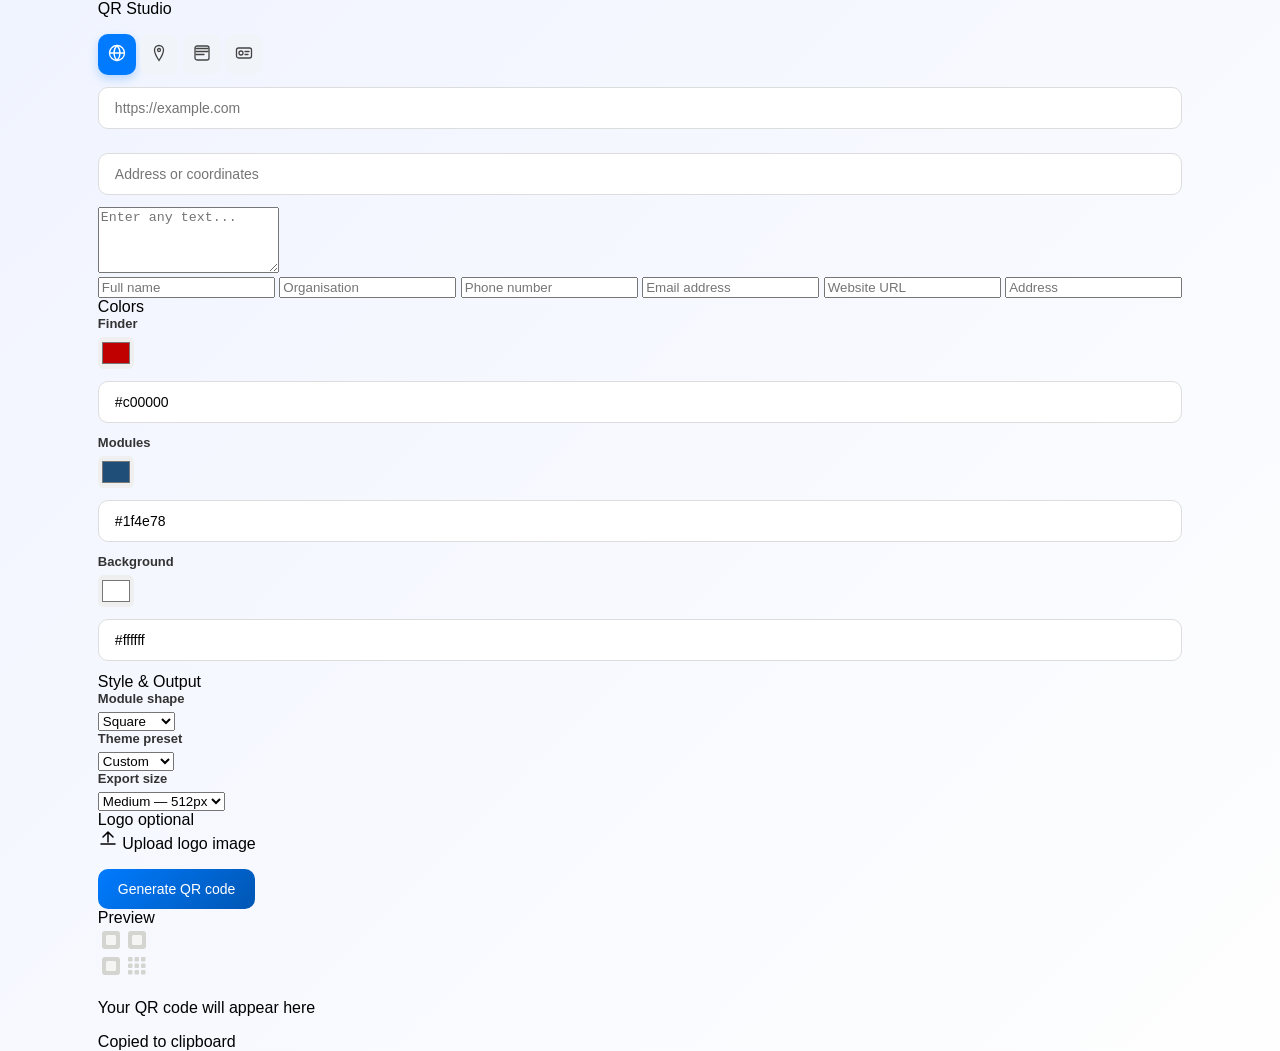
==== index.html @ 0d3eb9cc "Merge branch 'main' of https://github.com/risdian/QR-CODE-GENERATOR" ====
<!DOCTYPE html>
<html lang="en">

<head>
  <meta charset="UTF-8" />
  <title>Customizable QR Code Generator</title>
  <script src="https://cdn.jsdelivr.net/npm/qrcode/build/qrcode.min.js"></script>
  <style>
    body {
      font-family: "Poppins", Arial, sans-serif;
      background: linear-gradient(135deg, #f0f4ff, #fefefe);
      display: flex;
      justify-content: center;
      align-items: center;
      min-height: 100vh;
      margin: 0;
    }

    .container {
      background: #fff;
      border-radius: 20px;
      padding: 30px;
      width: 450px;
      box-shadow: 0 10px 30px rgba(0, 0, 0, 0.08);
      text-align: center;
      animation: fadeIn 0.6s ease;
    }

    h1 {
      font-size: 22px;
      margin-bottom: 6px;
      color: #222;
    }

    h2 {
      font-size: 14px;
      font-weight: normal;
      color: #777;
      margin-bottom: 20px;
    }

    .tabs {
      display: flex;
      justify-content: center;
      gap: 12px;
      margin-bottom: 20px;
    }

    .tab {
      flex: 1;
      padding: 10px;
      border-radius: 10px;
      cursor: pointer;
      font-size: 14px;
      font-weight: 500;
      background: #f1f4f9;
      color: #444;
      transition: all 0.25s ease;
    }

    .tab.active {
      background: #007bff;
      color: #fff;
      box-shadow: 0 4px 10px rgba(0, 123, 255, 0.25);
    }

    input[type="text"],
    input[type="url"] {
      width: 100%;
      padding: 12px 16px;
      border: 1px solid #ddd;
      border-radius: 10px;
      font-size: 14px;
      margin: 12px 0;
      outline: none;
      transition: all 0.25s;
      box-sizing: border-box;
    }

    input[type="text"]:focus,
    input[type="url"]:focus {
      border-color: #007bff;
      box-shadow: 0 0 6px rgba(0, 123, 255, 0.25);
    }

    .controls {
      margin-top: 18px;
      display: flex;
      flex-wrap: wrap;
      gap: 12px;
      justify-content: space-between;
    }

    .control-group {
      flex: 1;
      min-width: 120px;
      background: #f8f9fc;
      border-radius: 12px;
      padding: 12px;
      text-align: center;
    }

    label {
      display: block;
      font-size: 13px;
      font-weight: 600;
      margin-bottom: 6px;
      color: #333;
    }

    .color-input {
      display: flex;
      align-items: center;
      gap: 6px;
      justify-content: center;
    }

    input[type="color"] {
      width: 36px;
      height: 32px;
      border: none;
      border-radius: 6px;
      cursor: pointer;
    }

    input[type="text"].hex {
      width: 70px;
      padding: 6px;
      border: 1px solid #ddd;
      border-radius: 6px;
      font-size: 12px;
      text-align: center;
    }

    button {
      padding: 12px 20px;
      background: linear-gradient(135deg, #007bff, #0056b3);
      color: #fff;
      font-size: 14px;
      font-weight: 500;
      border: none;
      border-radius: 10px;
      cursor: pointer;
      margin-top: 16px;
      transition: all 0.25s ease;
    }

    button:hover {
      background: linear-gradient(135deg, #0056b3, #00408d);
      transform: translateY(-2px);
      box-shadow: 0 6px 14px rgba(0, 91, 187, 0.25);
    }

    button:active {
      transform: scale(0.98);
    }

    #qrcode {
      margin-top: 20px;
    }

    canvas {
      border-radius: 12px;
      padding: 8px;
      background: #fff;
      box-shadow: 0 4px 12px rgba(0, 0, 0, 0.08);
    }

    @keyframes fadeIn {
      from {
        opacity: 0;
        transform: translateY(10px);
      }

      to {
        opacity: 1;
        transform: translateY(0);
      }
    }
  </style>
</head>

<body>

  <div class="page">

    <!-- LEFT: Controls -->
    <div class="card controls-card">

      <div class="brand">
        <div class="brand-dot"></div>
        <span>QR Studio</span>
      </div>

      <!-- Tabs -->
      <div class="tab-bar">
        <button class="tab active" data-tab="url">
          <svg width="18" height="18" viewBox="0 0 18 18" fill="none">
            <path d="M9 1.5A7.5 7.5 0 1 1 1.5 9 7.5 7.5 0 0 1 9 1.5Z" stroke="currentColor" stroke-width="1.3" />
            <path d="M9 1.5c-2 2-3 4.5-3 7.5s1 5.5 3 7.5M9 1.5c2 2 3 4.5 3 7.5s-1 5.5-3 7.5M1.5 9h15"
              stroke="currentColor" stroke-width="1.3" stroke-linecap="round" />
          </svg>
        </button>
        <button class="tab" data-tab="map">
          <svg width="18" height="18" viewBox="0 0 18 18" fill="none">
            <path d="M9 1.5C6.5 1.5 4.5 3.5 4.5 6c0 3.75 4.5 10.5 4.5 10.5S13.5 9.75 13.5 6c0-2.5-2-4.5-4.5-4.5Z"
              stroke="currentColor" stroke-width="1.3" />
            <circle cx="9" cy="6" r="1.5" stroke="currentColor" stroke-width="1.3" />
          </svg>
        </button>
        <button class="tab" data-tab="text">
          <svg width="18" height="18" viewBox="0 0 18 18" fill="none">
            <path d="M3 4.5h12M3 7.5h12M3 10.5h8" stroke="currentColor" stroke-width="1.3" stroke-linecap="round" />
            <rect x="2" y="2" width="14" height="14" rx="2" stroke="currentColor" stroke-width="1.3" />
          </svg>
        </button>
        <button class="tab" data-tab="vcard">
          <svg width="18" height="18" viewBox="0 0 18 18" fill="none">
            <rect x="1.5" y="4" width="15" height="10" rx="2" stroke="currentColor" stroke-width="1.3" />
            <circle cx="6" cy="9" r="2" stroke="currentColor" stroke-width="1.3" />
            <path d="M10 7.5h4M10 10.5h3" stroke="currentColor" stroke-width="1.3" stroke-linecap="round" />
          </svg>
        </button>
      </div>

      <!-- Tab panels -->
      <div class="tab-panel active" id="panel-url">
        <input class="field" type="url" id="urlInput" placeholder="https://example.com" />
      </div>

      <div class="tab-panel" id="panel-map">
        <input class="field" type="text" id="mapInput" placeholder="Address or coordinates" />
      </div>

      <div class="tab-panel" id="panel-text">
        <textarea class="field textarea" id="textInput" placeholder="Enter any text..." rows="4"></textarea>
      </div>

      <div class="tab-panel" id="panel-vcard">
        <div class="field-grid">
          <input class="field" id="vcName" placeholder="Full name" />
          <input class="field" id="vcOrg" placeholder="Organisation" />
          <input class="field" id="vcPhone" placeholder="Phone number" />
          <input class="field" id="vcEmail" placeholder="Email address" />
          <input class="field" id="vcUrl" placeholder="Website URL" />
          <input class="field" id="vcAddress" placeholder="Address" />
        </div>
      </div>

      <div class="error-msg" id="errorMsg"></div>

      <div class="rule"></div>

      <!-- Colors -->
      <div class="section-head">Colors</div>
      <div class="color-row">
        <div class="color-item">
          <label>Finder</label>
          <div class="swatch-row">
            <input type="color" id="finderColor" value="#c00000">
            <input type="text" class="mono-input" id="finderHex" value="#c00000">
          </div>
        </div>
        <div class="color-item">
          <label>Modules</label>
          <div class="swatch-row">
            <input type="color" id="moduleColor" value="#1f4e78">
            <input type="text" class="mono-input" id="moduleHex" value="#1f4e78">
          </div>
        </div>
        <div class="color-item">
          <label>Background</label>
          <div class="swatch-row">
            <input type="color" id="bgColor" value="#ffffff">
            <input type="text" class="mono-input" id="bgHex" value="#ffffff">
          </div>
        </div>
      </div>

      <div class="rule"></div>

      <!-- Style + Size -->
      <div class="section-head">Style & Output</div>
      <div class="option-row">
        <div class="option-item">
          <label>Module shape</label>
          <select id="qrStyle">
            <option value="square">Square</option>
            <option value="dots">Dots</option>
            <option value="rounded">Rounded</option>
          </select>
        </div>
        <div class="option-item">
          <label>Theme preset</label>
          <select id="qrTheme">
            <option value="custom">Custom</option>
            <option value="classic">Classic</option>
            <option value="navy">Navy</option>
            <option value="charcoal">Charcoal</option>
            <option value="forest">Forest</option>
            <option value="rose">Rose</option>
          </select>
        </div>
        <div class="option-item">
          <label>Export size</label>
          <select id="qrSize">
            <option value="256">Small — 256px</option>
            <option value="512" selected>Medium — 512px</option>
            <option value="1024">Large — 1024px</option>
          </select>
        </div>
      </div>

      <div class="rule"></div>

      <!-- Logo upload -->
      <div class="section-head">Logo <span class="optional">optional</span></div>
      <div class="logo-zone" id="logoZone">
        <input type="file" id="logoFile" accept="image/*" hidden />
        <div class="logo-zone-inner" id="logoZoneInner" onclick="document.getElementById('logoFile').click()">
          <svg width="20" height="20" viewBox="0 0 20 20" fill="none">
            <path d="M10 3v10M5 8l5-5 5 5" stroke="currentColor" stroke-width="1.5" stroke-linecap="round"
              stroke-linejoin="round" />
            <path d="M3 15h14" stroke="currentColor" stroke-width="1.5" stroke-linecap="round" />
          </svg>
          <span>Upload logo image</span>
        </div>
        <div class="logo-preview" id="logoPreview" style="display:none">
          <img id="logoImg" src="" alt="Logo" />
          <button class="logo-remove" onclick="removeLogo()">Remove</button>
        </div>
      </div>

      <button class="btn-generate" onclick="generateQR()">Generate QR code</button>
    </div>

    <!-- RIGHT: Preview -->
    <div class="card preview-card">
      <div class="preview-label">Preview</div>

      <div class="preview-area" id="previewArea">
        <div class="preview-placeholder" id="previewPlaceholder">
          <svg width="52" height="52" viewBox="0 0 52 52" fill="none">
            <rect x="4" y="4" width="18" height="18" rx="3" fill="#d4d4d0" />
            <rect x="8" y="8" width="10" height="10" rx="1.5" fill="#f5f5f3" />
            <rect x="30" y="4" width="18" height="18" rx="3" fill="#d4d4d0" />
            <rect x="34" y="8" width="10" height="10" rx="1.5" fill="#f5f5f3" />
            <rect x="4" y="30" width="18" height="18" rx="3" fill="#d4d4d0" />
            <rect x="8" y="34" width="10" height="10" rx="1.5" fill="#f5f5f3" />
            <rect x="30" y="30" width="4.5" height="4.5" rx="1" fill="#d4d4d0" />
            <rect x="36.5" y="30" width="4.5" height="4.5" rx="1" fill="#d4d4d0" />
            <rect x="43" y="30" width="4.5" height="4.5" rx="1" fill="#d4d4d0" />
            <rect x="30" y="36.5" width="4.5" height="4.5" rx="1" fill="#d4d4d0" />
            <rect x="36.5" y="36.5" width="4.5" height="4.5" rx="1" fill="#d4d4d0" />
            <rect x="43" y="36.5" width="4.5" height="4.5" rx="1" fill="#d4d4d0" />
            <rect x="30" y="43" width="4.5" height="4.5" rx="1" fill="#d4d4d0" />
            <rect x="36.5" y="43" width="4.5" height="4.5" rx="1" fill="#d4d4d0" />
            <rect x="43" y="43" width="4.5" height="4.5" rx="1" fill="#d4d4d0" />
          </svg>
          <p>Your QR code will appear here</p>
        </div>
        <div id="qrcode" style="display:none"></div>
      </div>

      <div class="action-row" id="actionRow" style="display:none">
        <button class="btn-action btn-copy" onclick="copyQR()">
          <svg width="15" height="15" viewBox="0 0 15 15" fill="none">
            <rect x="4" y="4" width="9" height="9" rx="1.5" stroke="currentColor" stroke-width="1.3" />
            <path d="M2 11V2h9" stroke="currentColor" stroke-width="1.3" stroke-linecap="round" />
          </svg>
          Copy image
        </button>
        <button class="btn-action btn-download" onclick="downloadQR()">
          <svg width="15" height="15" viewBox="0 0 15 15" fill="none">
            <path d="M7.5 2v8M4 7.5l3.5 3.5L11 7.5" stroke="currentColor" stroke-width="1.3" stroke-linecap="round"
              stroke-linejoin="round" />
            <path d="M2 13h11" stroke="currentColor" stroke-width="1.3" stroke-linecap="round" />
          </svg>
          Download PNG
        </button>
      </div>

      <div class="copy-toast" id="copyToast">Copied to clipboard</div>
    </div>

  </div>

  <script src="app.js"></script>
</body>

</html>
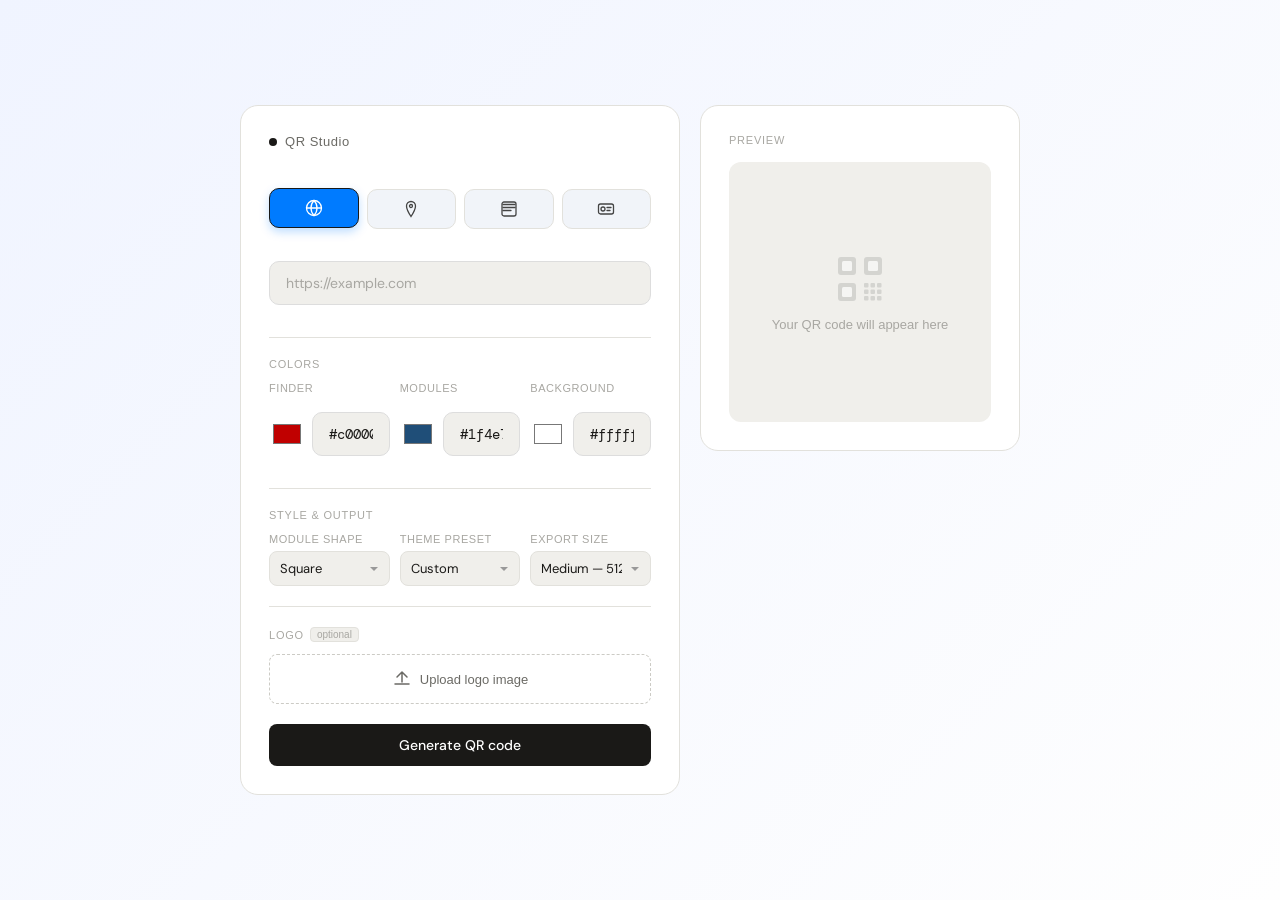
==== commit 34170a30: "Update index.html" ====
--- a/index.html
+++ b/index.html
@@ -3,8 +3,17 @@
 
 <head>
   <meta charset="UTF-8" />
-  <title>Customizable QR Code Generator</title>
+   <meta name="viewport" content="width=device-width, initial-scale=1.0" />
+  <title>QR Code Generator</title>
+  <link rel="preconnect" href="https://fonts.googleapis.com" />
+  <link
+    href="https://fonts.googleapis.com/css2?family=DM+Sans:wght@300;400;500&family=DM+Mono:wght@400;500&display=swap"
+    rel="stylesheet" />
   <script src="https://cdn.jsdelivr.net/npm/qrcode/build/qrcode.min.js"></script>
+    <link rel="stylesheet" href="style.css" />
+  <script async src="https://pagead2.googlesyndication.com/pagead/js/adsbygoogle.js?client=ca-pub-3711839174019136"
+     crossorigin="anonymous"></script>
+       <meta name="google-adsense-account" content="ca-pub-3711839174019136" />
   <style>
     body {
       font-family: "Poppins", Arial, sans-serif;
--- a/style.css
+++ b/style.css
@@ -0,0 +1,614 @@
+/* ─── Reset ─────────────────────────────────────────────── */
+*,
+*::before,
+*::after {
+    box-sizing: border-box;
+    margin: 0;
+    padding: 0;
+}
+
+/* ─── Tokens ─────────────────────────────────────────────── */
+:root {
+    --bg: #f0efeb;
+    --surface: #ffffff;
+    --border: #e2e1dc;
+    --border-mid: #cccbc5;
+    --text: #1a1917;
+    --text-2: #6b6a65;
+    --text-3: #a8a7a2;
+    --accent: #1a1917;
+    --accent-fg: #ffffff;
+    --danger: #c0392b;
+    --radius-sm: 8px;
+    --radius-md: 12px;
+    --radius-lg: 18px;
+    --font-sans: 'DM Sans', system-ui, sans-serif;
+    --font-mono: 'DM Mono', monospace;
+}
+
+/* ─── Base ───────────────────────────────────────────────── */
+body {
+    font-family: var(--font-sans);
+    background: var(--bg);
+    min-height: 100vh;
+    display: flex;
+    align-items: center;
+    justify-content: center;
+    padding: 32px 16px;
+    color: var(--text);
+}
+
+/* ─── Layout ─────────────────────────────────────────────── */
+.page {
+    display: grid;
+    grid-template-columns: minmax(0, 440px) minmax(0, 320px);
+    gap: 20px;
+    align-items: start;
+    max-width: 800px;
+    width: 100%;
+}
+
+.card {
+    background: var(--surface);
+    border: 1px solid var(--border);
+    border-radius: var(--radius-lg);
+    padding: 28px;
+}
+
+/* ─── Brand ──────────────────────────────────────────────── */
+.brand {
+    display: flex;
+    align-items: center;
+    gap: 8px;
+    margin-bottom: 24px;
+}
+
+.brand-dot {
+    width: 8px;
+    height: 8px;
+    border-radius: 50%;
+    background: var(--text);
+}
+
+.brand span {
+    font-size: 13px;
+    font-weight: 500;
+    letter-spacing: 0.04em;
+    color: var(--text-2);
+}
+
+/* ─── Tab bar ────────────────────────────────────────────── */
+.tab-bar {
+    display: grid;
+    grid-template-columns: repeat(4, 1fr);
+    gap: 8px;
+    margin-bottom: 20px;
+}
+
+.tab {
+    display: flex;
+    flex-direction: column;
+    align-items: center;
+    justify-content: center;
+    gap: 6px;
+    padding: 14px 8px;
+    border-radius: var(--radius-md);
+    border: 1px solid var(--border);
+    background: var(--bg);
+    font-family: var(--font-sans);
+    font-size: 11.5px;
+    font-weight: 500;
+    color: var(--text-3);
+    cursor: pointer;
+    transition: all 0.18s cubic-bezier(0.34, 1.56, 0.64, 1);
+    position: relative;
+    overflow: hidden;
+}
+
+.tab svg {
+    transition: opacity 0.15s, transform 0.18s cubic-bezier(0.34, 1.56, 0.64, 1);
+    flex-shrink: 0;
+}
+
+.tab span {
+    font-size: 11px;
+    transition: opacity 0.15s;
+}
+
+/* Hover label that slides up */
+.tab::after {
+    content: attr(data-tab);
+    position: absolute;
+    bottom: -20px;
+    left: 0;
+    right: 0;
+    text-align: center;
+    font-size: 11.5px;
+    font-weight: 600;
+    font-family: var(--font-sans);
+    text-transform: capitalize;
+    color: var(--text);
+    opacity: 0;
+    transition: bottom 0.2s cubic-bezier(0.34, 1.56, 0.64, 1), opacity 0.15s;
+}
+
+.tab:hover {
+    border-color: var(--border-mid);
+    background: #eceae4;
+    color: var(--text);
+}
+
+.tab:hover svg {
+    opacity: 0;
+    transform: translateY(-6px) scale(0.8);
+}
+
+.tab:hover span {
+    opacity: 0;
+}
+
+.tab:hover::after {
+    bottom: 50%;
+    transform: translateY(50%);
+    opacity: 1;
+}
+
+.tab.active {
+    background: var(--text);
+    border-color: var(--text);
+    color: var(--surface);
+    transform: translateY(-1px);
+    box-shadow: 0 4px 12px rgba(0, 0, 0, 0.15);
+}
+
+.tab.active svg {
+    stroke: var(--surface);
+    opacity: 1;
+    transform: none;
+}
+
+.tab.active span {
+    opacity: 1;
+    color: var(--surface);
+}
+
+.tab.active::after {
+    display: none;
+}
+
+.tab:active {
+    transform: scale(0.97);
+}
+
+/* ─── Tab panels ─────────────────────────────────────────── */
+.tab-panel {
+    display: none;
+}
+
+.tab-panel.active {
+    display: block;
+}
+
+/* ─── Fields ─────────────────────────────────────────────── */
+.field {
+    width: 100%;
+    padding: 10px 13px;
+    border: 1px solid var(--border);
+    border-radius: var(--radius-sm);
+    font-family: var(--font-sans);
+    font-size: 13.5px;
+    color: var(--text);
+    background: var(--bg);
+    outline: none;
+    transition: border-color 0.15s, background 0.15s;
+    margin-bottom: 0;
+}
+
+.field:focus {
+    border-color: var(--border-mid);
+    background: var(--surface);
+}
+
+.field::placeholder {
+    color: var(--text-3);
+}
+
+.textarea {
+    resize: vertical;
+    min-height: 90px;
+    line-height: 1.5;
+}
+
+.field-grid {
+    display: grid;
+    grid-template-columns: 1fr 1fr;
+    gap: 8px;
+}
+
+/* ─── Error ──────────────────────────────────────────────── */
+.error-msg {
+    font-size: 12px;
+    color: var(--danger);
+    margin-top: 8px;
+    min-height: 16px;
+    display: none;
+}
+
+/* ─── Rule ───────────────────────────────────────────────── */
+.rule {
+    height: 1px;
+    background: var(--border);
+    margin: 20px 0;
+}
+
+/* ─── Section heading ────────────────────────────────────── */
+.section-head {
+    font-size: 11px;
+    font-weight: 500;
+    letter-spacing: 0.07em;
+    text-transform: uppercase;
+    color: var(--text-3);
+    margin-bottom: 12px;
+    display: flex;
+    align-items: center;
+    gap: 6px;
+}
+
+.optional {
+    font-size: 10px;
+    background: var(--bg);
+    border: 1px solid var(--border);
+    border-radius: 4px;
+    padding: 1px 6px;
+    color: var(--text-3);
+    text-transform: none;
+    letter-spacing: 0;
+}
+
+/* ─── Colors ─────────────────────────────────────────────── */
+.color-row {
+    display: grid;
+    grid-template-columns: 1fr 1fr 1fr;
+    gap: 10px;
+}
+
+.color-item label {
+    display: block;
+    font-size: 11px;
+    font-weight: 500;
+    color: var(--text-3);
+    margin-bottom: 6px;
+    text-transform: uppercase;
+    letter-spacing: 0.05em;
+}
+
+.swatch-row {
+    display: flex;
+    align-items: center;
+    gap: 7px;
+}
+
+input[type="color"] {
+    width: 30px;
+    height: 30px;
+    border: 1px solid var(--border);
+    border-radius: 6px;
+    cursor: pointer;
+    padding: 2px;
+    background: var(--surface);
+    flex-shrink: 0;
+}
+
+.mono-input {
+    flex: 1;
+    min-width: 0;
+    padding: 5px 7px;
+    border: 1px solid var(--border);
+    border-radius: 6px;
+    font-family: var(--font-mono);
+    font-size: 11px;
+    color: var(--text);
+    background: var(--bg);
+    outline: none;
+}
+
+.mono-input:focus {
+    border-color: var(--border-mid);
+    background: var(--surface);
+}
+
+/* ─── Option row ─────────────────────────────────────────── */
+.option-row {
+    display: grid;
+    grid-template-columns: 1fr 1fr 1fr;
+    gap: 10px;
+}
+
+.option-item label {
+    display: block;
+    font-size: 11px;
+    font-weight: 500;
+    color: var(--text-3);
+    margin-bottom: 6px;
+    text-transform: uppercase;
+    letter-spacing: 0.05em;
+}
+
+select {
+    width: 100%;
+    padding: 8px 10px;
+    border: 1px solid var(--border);
+    border-radius: var(--radius-sm);
+    font-family: var(--font-sans);
+    font-size: 13px;
+    color: var(--text);
+    background: var(--bg);
+    outline: none;
+    cursor: pointer;
+    appearance: none;
+    background-image: url("data:image/svg+xml,%3Csvg xmlns='http://www.w3.org/2000/svg' width='10' height='10' viewBox='0 0 10 10'%3E%3Cpath fill='%23999' d='M5 7L1 3h8z'/%3E%3C/svg%3E");
+    background-repeat: no-repeat;
+    background-position: right 10px center;
+    padding-right: 28px;
+}
+
+select:focus {
+    border-color: var(--border-mid);
+}
+
+/* ─── Logo upload ────────────────────────────────────────── */
+.logo-zone-inner {
+    display: flex;
+    align-items: center;
+    justify-content: center;
+    gap: 8px;
+    padding: 14px;
+    border: 1.5px dashed var(--border-mid);
+    border-radius: var(--radius-sm);
+    cursor: pointer;
+    color: var(--text-2);
+    font-size: 13px;
+    transition: border-color 0.15s, background 0.15s;
+}
+
+.logo-zone-inner:hover {
+    border-color: var(--text-3);
+    background: var(--bg);
+}
+
+.logo-preview {
+    display: flex;
+    align-items: center;
+    gap: 12px;
+    padding: 10px 14px;
+    border: 1px solid var(--border);
+    border-radius: var(--radius-sm);
+    background: var(--bg);
+}
+
+.logo-preview img {
+    width: 36px;
+    height: 36px;
+    object-fit: contain;
+    border-radius: 4px;
+}
+
+.logo-remove {
+    margin-left: auto;
+    font-family: var(--font-sans);
+    font-size: 12px;
+    color: var(--danger);
+    background: none;
+    border: none;
+    cursor: pointer;
+    padding: 4px 8px;
+    border-radius: 4px;
+    transition: background 0.15s;
+}
+
+.logo-remove:hover {
+    background: #fef0ee;
+}
+
+/* ─── Generate button ────────────────────────────────────── */
+.btn-generate {
+    width: 100%;
+    margin-top: 20px;
+    padding: 12px;
+    background: var(--accent);
+    color: var(--accent-fg);
+    border: none;
+    border-radius: var(--radius-sm);
+    font-family: var(--font-sans);
+    font-size: 14px;
+    font-weight: 500;
+    cursor: pointer;
+    transition: opacity 0.15s, transform 0.1s;
+}
+
+.btn-generate:hover {
+    opacity: 0.85;
+}
+
+.btn-generate:active {
+    transform: scale(0.98);
+}
+
+/* ─── Preview card ───────────────────────────────────────── */
+.preview-card {
+    display: flex;
+    flex-direction: column;
+    align-items: stretch;
+    position: sticky;
+    top: 24px;
+}
+
+.preview-label {
+    font-size: 11px;
+    font-weight: 500;
+    letter-spacing: 0.07em;
+    text-transform: uppercase;
+    color: var(--text-3);
+    margin-bottom: 16px;
+}
+
+.preview-area {
+    background: var(--bg);
+    border-radius: var(--radius-md);
+    display: flex;
+    align-items: center;
+    justify-content: center;
+    min-height: 260px;
+    overflow: hidden;
+}
+
+.preview-placeholder {
+    display: flex;
+    flex-direction: column;
+    align-items: center;
+    justify-content: center;
+    gap: 12px;
+    padding: 32px;
+    color: var(--text-3);
+}
+
+.preview-placeholder p {
+    font-size: 13px;
+    text-align: center;
+}
+
+#qrcode canvas {
+    display: block;
+    max-width: 100%;
+    border-radius: 8px;
+}
+
+/* ─── Action buttons ─────────────────────────────────────── */
+.action-row {
+    display: grid;
+    grid-template-columns: 1fr 1fr;
+    gap: 8px;
+    margin-top: 14px;
+}
+
+.btn-action {
+    display: flex;
+    align-items: center;
+    justify-content: center;
+    gap: 6px;
+    padding: 10px;
+    border-radius: var(--radius-sm);
+    font-family: var(--font-sans);
+    font-size: 13px;
+    font-weight: 500;
+    cursor: pointer;
+    transition: all 0.15s;
+}
+
+.btn-copy {
+    background: var(--bg);
+    color: var(--text);
+    border: 1px solid var(--border);
+}
+
+.color-item {
+    min-width: 0;
+}
+
+.color-swatch-row {
+    min-width: 0;
+}
+
+.hex-input {
+    width: 100%;
+}
+
+.btn-copy:hover {
+    border-color: var(--border-mid);
+    background: #e8e7e2;
+}
+
+.btn-download {
+    background: var(--accent);
+    color: var(--accent-fg);
+    border: none;
+}
+
+.btn-download:hover {
+    opacity: 0.85;
+}
+
+/* ─── Copy toast ─────────────────────────────────────────── */
+.copy-toast {
+    position: fixed;
+    bottom: 28px;
+    left: 50%;
+    transform: translateX(-50%) translateY(12px);
+    background: var(--text);
+    color: var(--accent-fg);
+    font-size: 13px;
+    padding: 9px 18px;
+    border-radius: 40px;
+    opacity: 0;
+    pointer-events: none;
+    transition: opacity 0.2s, transform 0.2s;
+    z-index: 99;
+}
+
+.copy-toast.show {
+    opacity: 1;
+    transform: translateX(-50%) translateY(0);
+}
+
+/* ─── Responsive ─────────────────────────────────────────── */
+@media (max-width: 740px) {
+    body {
+        padding: 14px;
+        align-items: flex-start;
+    }
+
+    .page {
+        grid-template-columns: 1fr;
+    }
+
+    .preview-card {
+        order: -1;
+        position: static;
+    }
+
+    .option-row {
+        grid-template-columns: 1fr 1fr;
+    }
+
+    .option-row .option-item:last-child {
+        grid-column: 1 / -1;
+    }
+
+    .mono-input {
+        display: none;
+    }
+}
+
+@media (max-width: 420px) {
+    .card {
+        padding: 20px;
+    }
+
+    .color-row,
+    .option-row {
+        grid-template-columns: 1fr 1fr;
+    }
+
+    .option-row .option-item:last-child {
+        grid-column: 1 / -1;
+    }
+
+    .field-grid {
+        grid-template-columns: 1fr;
+    }
+
+    .tab {
+        font-size: 11px;
+        padding: 7px 4px;
+    }
+}
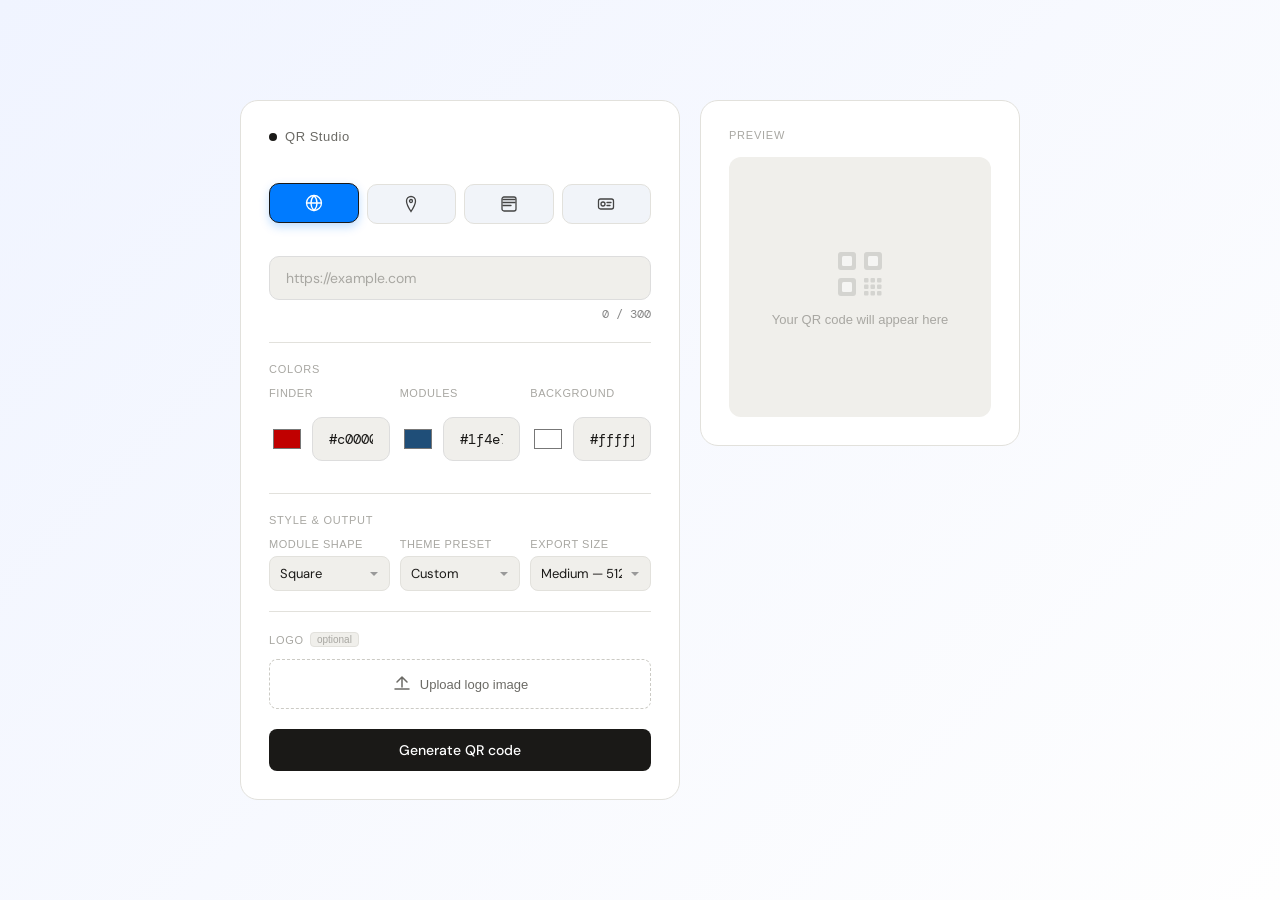
==== commit 024626ee: "feat: add character counter for input fields with max length validation" ====
--- a/index.html
+++ b/index.html
@@ -235,14 +235,17 @@
       <!-- Tab panels -->
       <div class="tab-panel active" id="panel-url">
         <input class="field" type="url" id="urlInput" placeholder="https://example.com" />
+        <div class="char-count" id="urlCount">0 / 300</div>
       </div>
 
       <div class="tab-panel" id="panel-map">
         <input class="field" type="text" id="mapInput" placeholder="Address or coordinates" />
+<div class="char-count" id="mapCount">0 / 300</div>
       </div>
 
       <div class="tab-panel" id="panel-text">
-        <textarea class="field textarea" id="textInput" placeholder="Enter any text..." rows="4"></textarea>
+        <textarea class="field textarea" id="textInput" rows="4"></textarea>
+<div class="char-count" id="textCount">0 / 300</div>
       </div>
 
       <div class="tab-panel" id="panel-vcard">
--- a/style.css
+++ b/style.css
@@ -611,4 +611,17 @@
         font-size: 11px;
         padding: 7px 4px;
     }
-}+}
+
+.char-count {
+    font-size: 12px;
+    color: #888;
+    text-align: right;
+    margin-top: -6px;
+    margin-bottom: 8px;
+    font-family: "DM Mono", monospace;
+  }
+  
+  .char-count.limit {
+    color: #d32f2f;
+  }
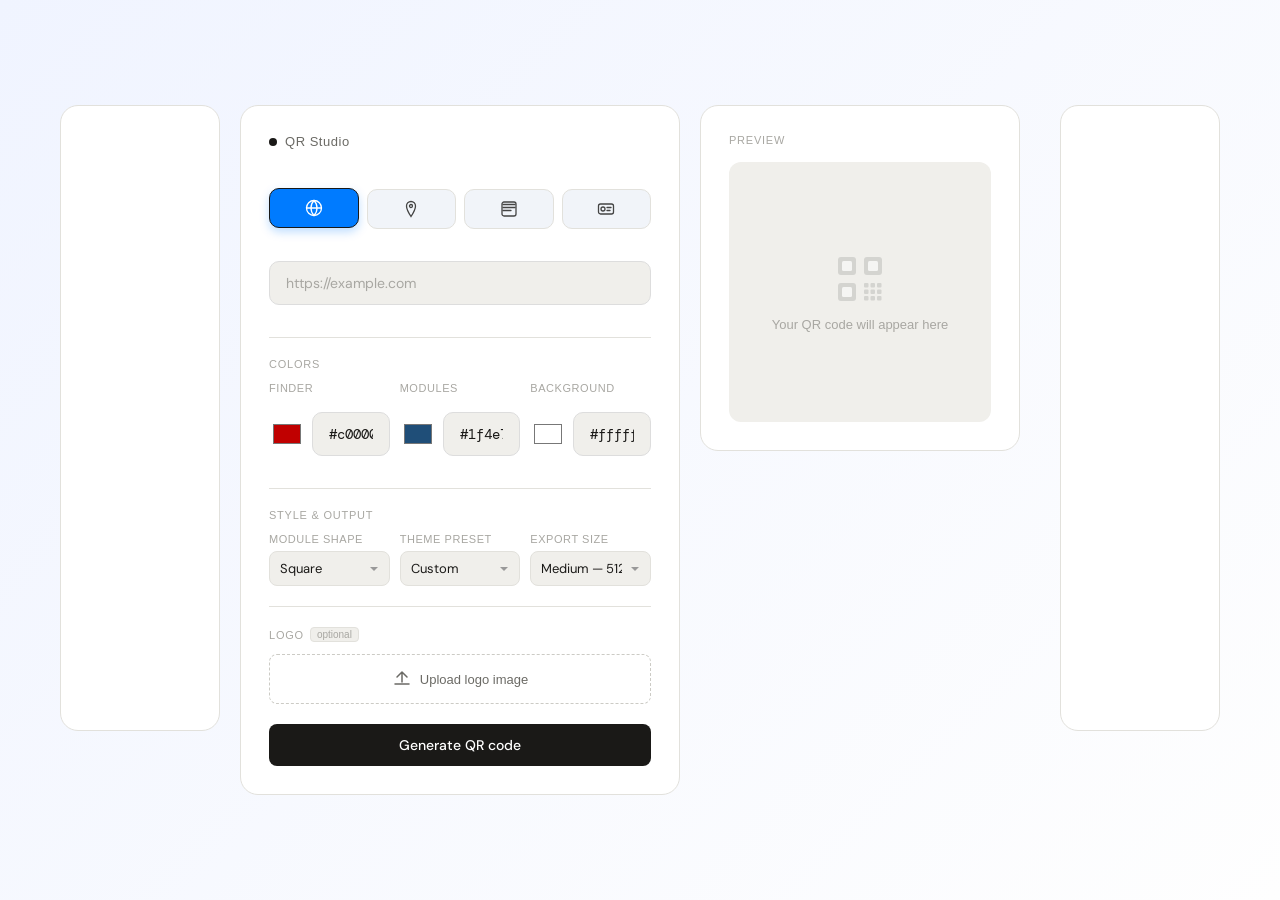
==== commit 25078a76: "new" ====
--- a/index.html
+++ b/index.html
@@ -191,7 +191,19 @@
 
 <body>
 
-  <div class="page">
+  <div class="page-wrapper">
+    <!-- Left Ad Sidebar -->
+    <div class="ad-sidebar ad-left">
+      <ins class="adsbygoogle"
+           style="display:block"
+           data-ad-client="ca-pub-3711839174019136"
+           data-ad-slot="YOUR_LEFT_AD_SLOT_ID"
+           data-ad-format="vertical"
+           data-full-width-responsive="false"></ins>
+      <script>(adsbygoogle = window.adsbygoogle || []).push({});</script>
+    </div>
+
+    <div class="page">
 
     <!-- LEFT: Controls -->
     <div class="card controls-card">
@@ -235,17 +247,14 @@
       <!-- Tab panels -->
       <div class="tab-panel active" id="panel-url">
         <input class="field" type="url" id="urlInput" placeholder="https://example.com" />
-        <div class="char-count" id="urlCount">0 / 300</div>
       </div>
 
       <div class="tab-panel" id="panel-map">
         <input class="field" type="text" id="mapInput" placeholder="Address or coordinates" />
-<div class="char-count" id="mapCount">0 / 300</div>
       </div>
 
       <div class="tab-panel" id="panel-text">
-        <textarea class="field textarea" id="textInput" rows="4"></textarea>
-<div class="char-count" id="textCount">0 / 300</div>
+        <textarea class="field textarea" id="textInput" placeholder="Enter any text..." rows="4"></textarea>
       </div>
 
       <div class="tab-panel" id="panel-vcard">
@@ -395,6 +404,18 @@
       <div class="copy-toast" id="copyToast">Copied to clipboard</div>
     </div>
 
+    </div>
+
+    <!-- Right Ad Sidebar -->
+    <div class="ad-sidebar ad-right">
+      <ins class="adsbygoogle"
+           style="display:block"
+           data-ad-client="ca-pub-3711839174019136"
+           data-ad-slot="YOUR_RIGHT_AD_SLOT_ID"
+           data-ad-format="vertical"
+           data-full-width-responsive="false"></ins>
+      <script>(adsbygoogle = window.adsbygoogle || []).push({});</script>
+    </div>
   </div>
 
   <script src="app.js"></script>
--- a/style.css
+++ b/style.css
@@ -39,6 +39,15 @@
 }
 
 /* ─── Layout ─────────────────────────────────────────────── */
+.page-wrapper {
+    display: flex;
+    justify-content: center;
+    align-items: flex-start;
+    gap: 20px;
+    width: 100%;
+    max-width: 1400px;
+}
+
 .page {
     display: grid;
     grid-template-columns: minmax(0, 440px) minmax(0, 320px);
@@ -46,6 +55,27 @@
     align-items: start;
     max-width: 800px;
     width: 100%;
+    flex-shrink: 0;
+}
+
+/* ─── Ad Sidebars ────────────────────────────────────────── */
+.ad-sidebar {
+    width: 160px;
+    min-height: 600px;
+    background: var(--surface);
+    border: 1px solid var(--border);
+    border-radius: var(--radius-lg);
+    padding: 12px;
+    display: flex;
+    flex-direction: column;
+    align-items: center;
+    justify-content: flex-start;
+    flex-shrink: 0;
+}
+
+.ad-sidebar ins {
+    width: 100%;
+    min-height: 600px;
 }
 
 .card {
@@ -561,6 +591,12 @@
 }
 
 /* ─── Responsive ─────────────────────────────────────────── */
+@media (max-width: 1200px) {
+    .ad-sidebar {
+        display: none;
+    }
+}
+
 @media (max-width: 740px) {
     body {
         padding: 14px;
@@ -611,17 +647,4 @@
         font-size: 11px;
         padding: 7px 4px;
     }
-}
-
-.char-count {
-    font-size: 12px;
-    color: #888;
-    text-align: right;
-    margin-top: -6px;
-    margin-bottom: 8px;
-    font-family: "DM Mono", monospace;
-  }
-  
-  .char-count.limit {
-    color: #d32f2f;
-  }+}
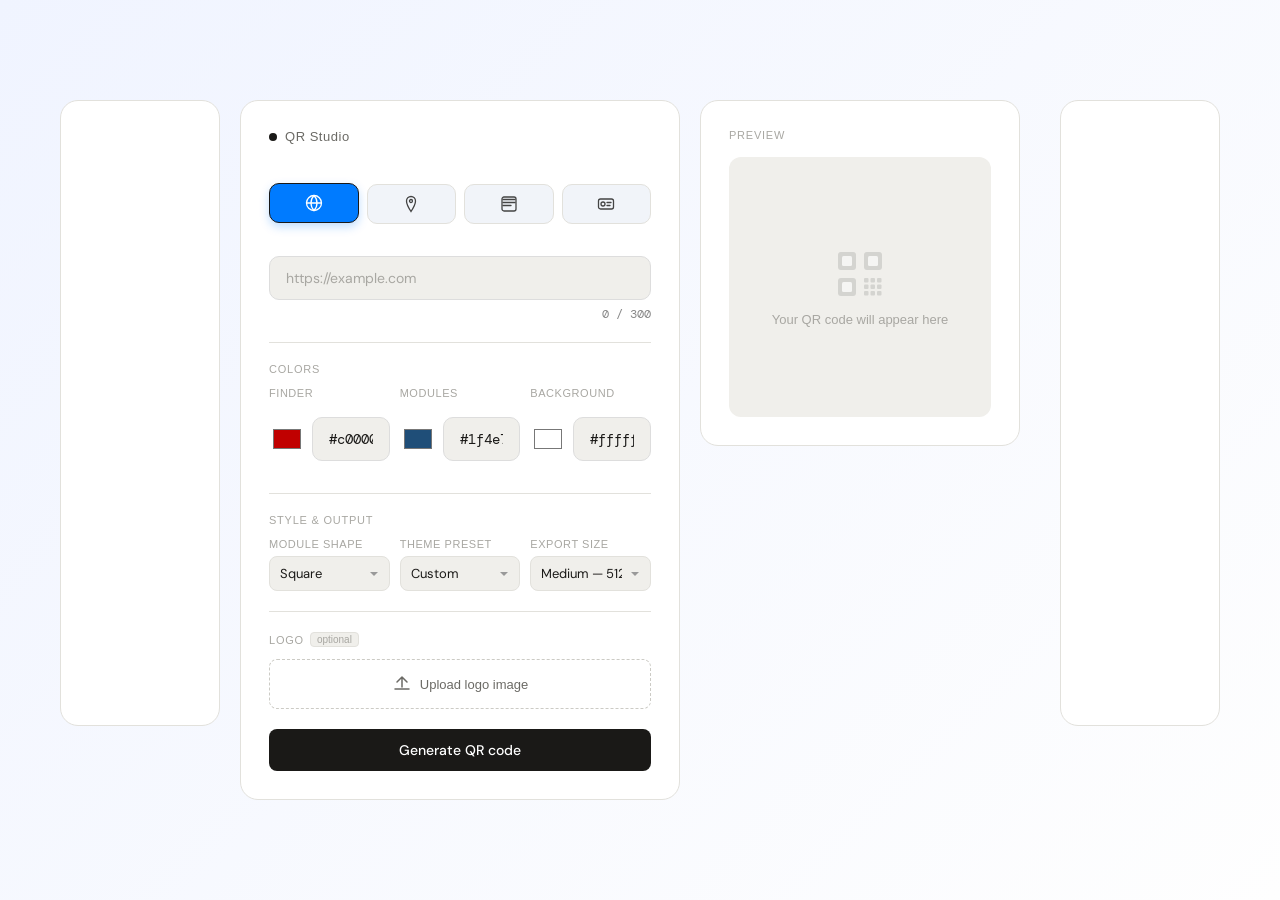
==== commit cccaff56: "Merge branch 'naimBranch'" ====
--- a/index.html
+++ b/index.html
@@ -247,14 +247,17 @@
       <!-- Tab panels -->
       <div class="tab-panel active" id="panel-url">
         <input class="field" type="url" id="urlInput" placeholder="https://example.com" />
+        <div class="char-count" id="urlCount">0 / 300</div>
       </div>
 
       <div class="tab-panel" id="panel-map">
         <input class="field" type="text" id="mapInput" placeholder="Address or coordinates" />
+<div class="char-count" id="mapCount">0 / 300</div>
       </div>
 
       <div class="tab-panel" id="panel-text">
-        <textarea class="field textarea" id="textInput" placeholder="Enter any text..." rows="4"></textarea>
+        <textarea class="field textarea" id="textInput" rows="4"></textarea>
+<div class="char-count" id="textCount">0 / 300</div>
       </div>
 
       <div class="tab-panel" id="panel-vcard">
--- a/style.css
+++ b/style.css
@@ -647,4 +647,17 @@
         font-size: 11px;
         padding: 7px 4px;
     }
-}+}
+
+.char-count {
+    font-size: 12px;
+    color: #888;
+    text-align: right;
+    margin-top: -6px;
+    margin-bottom: 8px;
+    font-family: "DM Mono", monospace;
+  }
+  
+  .char-count.limit {
+    color: #d32f2f;
+  }
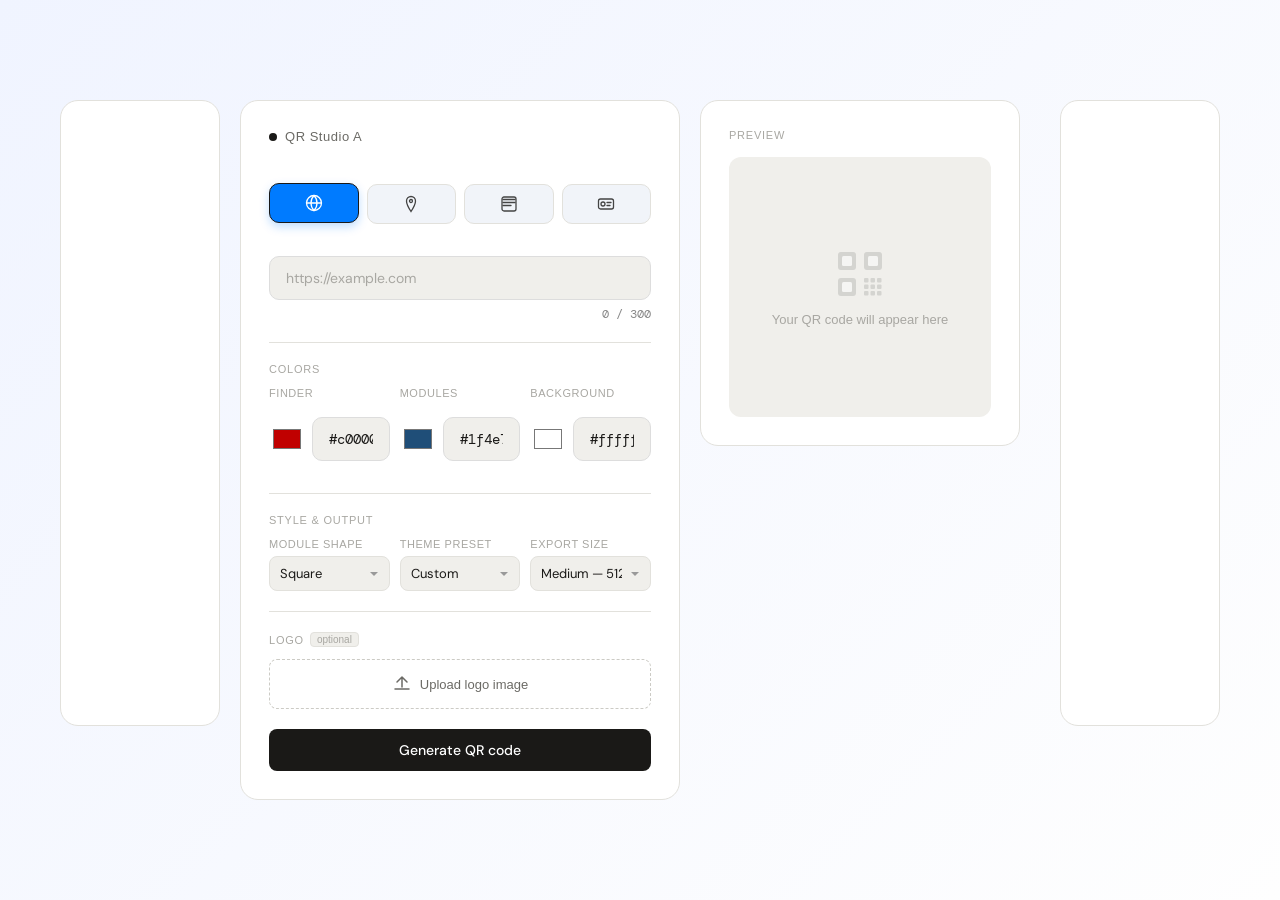
==== commit 925a580e: "Update index.html" ====
--- a/index.html
+++ b/index.html
@@ -210,7 +210,7 @@
 
       <div class="brand">
         <div class="brand-dot"></div>
-        <span>QR Studio</span>
+        <span>QR Studio A</span>
       </div>
 
       <!-- Tabs -->
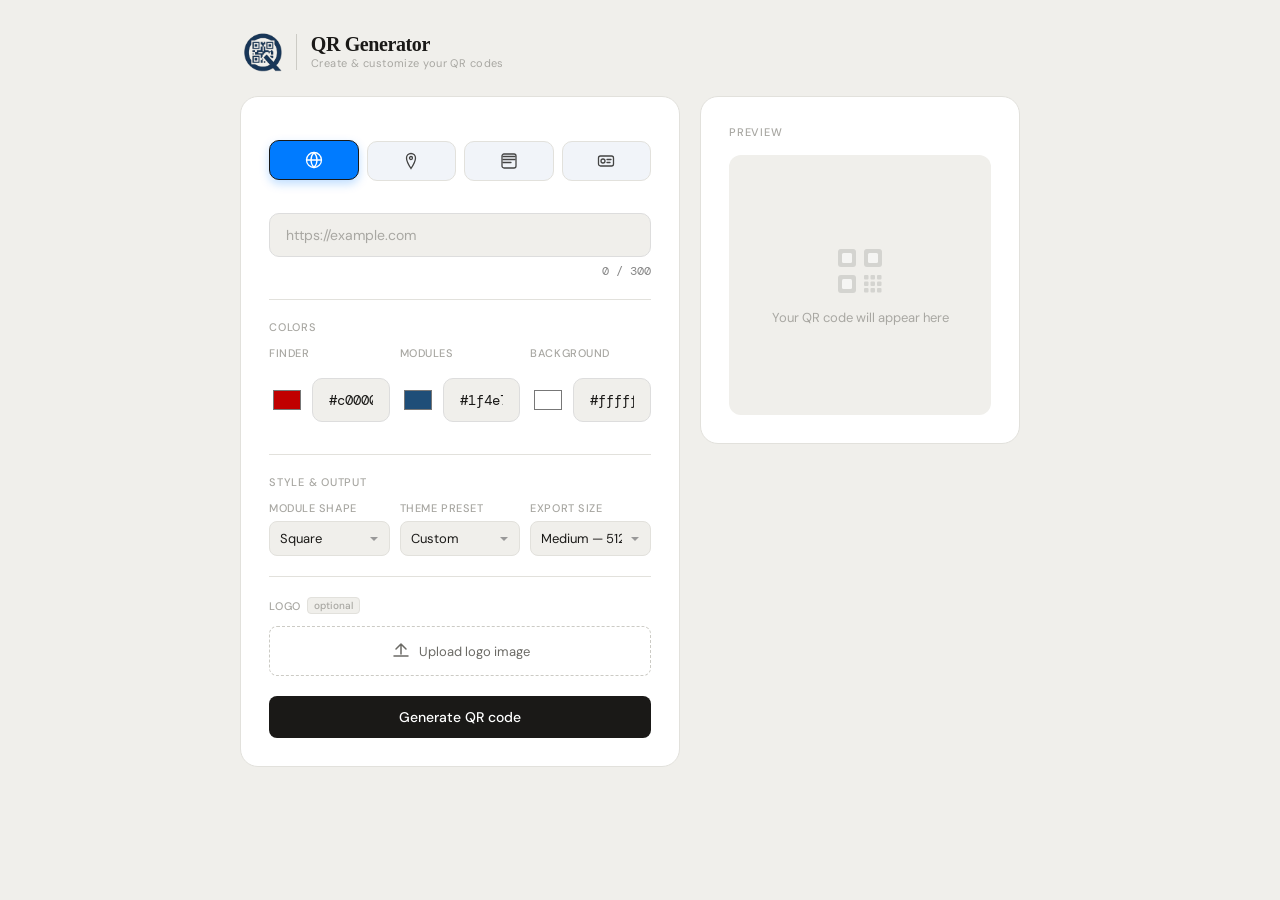
==== commit e97169a5: "feat: redesign brand section for improved layout and styling" ====
--- a/index.html
+++ b/index.html
@@ -3,26 +3,36 @@
 
 <head>
   <meta charset="UTF-8" />
-   <meta name="viewport" content="width=device-width, initial-scale=1.0" />
+  <meta name="viewport" content="width=device-width, initial-scale=1.0" />
   <title>QR Code Generator</title>
   <link rel="preconnect" href="https://fonts.googleapis.com" />
   <link
     href="https://fonts.googleapis.com/css2?family=DM+Sans:wght@300;400;500&family=DM+Mono:wght@400;500&display=swap"
     rel="stylesheet" />
+    
   <script src="https://cdn.jsdelivr.net/npm/qrcode/build/qrcode.min.js"></script>
-    <link rel="stylesheet" href="style.css" />
+  <link rel="stylesheet" href="style.css" />
   <script async src="https://pagead2.googlesyndication.com/pagead/js/adsbygoogle.js?client=ca-pub-3711839174019136"
-     crossorigin="anonymous"></script>
-       <meta name="google-adsense-account" content="ca-pub-3711839174019136" />
+    crossorigin="anonymous"></script>
+  <meta name="google-adsense-account" content="ca-pub-3711839174019136" />
   <style>
     body {
-      font-family: "Poppins", Arial, sans-serif;
-      background: linear-gradient(135deg, #f0f4ff, #fefefe);
+      font-family: var(--font-sans);
+      background: var(--bg);
+      min-height: 100vh;
       display: flex;
+      align-items: flex-start;
       justify-content: center;
-      align-items: center;
-      min-height: 100vh;
-      margin: 0;
+      padding: 32px 16px;
+      color: var(--text);
+    }
+
+    .page {
+      display: grid;
+      grid-template-columns: minmax(0, 440px) minmax(0, 320px);
+      gap: 20px;
+      align-items: start;
+      width: 100%;
     }
 
     .container {
@@ -190,238 +200,217 @@
 </head>
 
 <body>
-
-  <div class="page-wrapper">
-    <!-- Left Ad Sidebar -->
-    <div class="ad-sidebar ad-left">
-      <ins class="adsbygoogle"
-           style="display:block"
-           data-ad-client="ca-pub-3711839174019136"
-           data-ad-slot="YOUR_LEFT_AD_SLOT_ID"
-           data-ad-format="vertical"
-           data-full-width-responsive="false"></ins>
-      <script>(adsbygoogle = window.adsbygoogle || []).push({});</script>
+  <div class="shell">
+    <div class="topbar">
+      <img src="images/QRlogo.png" alt="QR Studio logo" class="brand-logo" />
+      <div class="brand-name">
+        <span class="brand-title">QR Generator</span>
+        <span class="brand-sub">Create & customize your QR codes</span>
+      </div>
     </div>
 
     <div class="page">
 
-    <!-- LEFT: Controls -->
-    <div class="card controls-card">
-
-      <div class="brand">
-        <div class="brand-dot"></div>
-        <span>QR Studio A</span>
+      <!-- LEFT: Controls -->
+      <div class="card controls-card">
+        <!-- Tabs -->
+        <div class="tab-bar">
+          <button class="tab active" data-tab="url">
+            <svg width="18" height="18" viewBox="0 0 18 18" fill="none">
+              <path d="M9 1.5A7.5 7.5 0 1 1 1.5 9 7.5 7.5 0 0 1 9 1.5Z" stroke="currentColor" stroke-width="1.3" />
+              <path d="M9 1.5c-2 2-3 4.5-3 7.5s1 5.5 3 7.5M9 1.5c2 2 3 4.5 3 7.5s-1 5.5-3 7.5M1.5 9h15"
+                stroke="currentColor" stroke-width="1.3" stroke-linecap="round" />
+            </svg>
+          </button>
+          <button class="tab" data-tab="map">
+            <svg width="18" height="18" viewBox="0 0 18 18" fill="none">
+              <path d="M9 1.5C6.5 1.5 4.5 3.5 4.5 6c0 3.75 4.5 10.5 4.5 10.5S13.5 9.75 13.5 6c0-2.5-2-4.5-4.5-4.5Z"
+                stroke="currentColor" stroke-width="1.3" />
+              <circle cx="9" cy="6" r="1.5" stroke="currentColor" stroke-width="1.3" />
+            </svg>
+          </button>
+          <button class="tab" data-tab="text">
+            <svg width="18" height="18" viewBox="0 0 18 18" fill="none">
+              <path d="M3 4.5h12M3 7.5h12M3 10.5h8" stroke="currentColor" stroke-width="1.3" stroke-linecap="round" />
+              <rect x="2" y="2" width="14" height="14" rx="2" stroke="currentColor" stroke-width="1.3" />
+            </svg>
+          </button>
+          <button class="tab" data-tab="vcard">
+            <svg width="18" height="18" viewBox="0 0 18 18" fill="none">
+              <rect x="1.5" y="4" width="15" height="10" rx="2" stroke="currentColor" stroke-width="1.3" />
+              <circle cx="6" cy="9" r="2" stroke="currentColor" stroke-width="1.3" />
+              <path d="M10 7.5h4M10 10.5h3" stroke="currentColor" stroke-width="1.3" stroke-linecap="round" />
+            </svg>
+          </button>
+        </div>
+
+        <!-- Tab panels -->
+        <div class="tab-panel active" id="panel-url">
+          <input class="field" type="url" id="urlInput" placeholder="https://example.com" />
+          <div class="char-count" id="urlCount">0 / 300</div>
+        </div>
+
+        <div class="tab-panel" id="panel-map">
+          <input class="field" type="text" id="mapInput" placeholder="Address or coordinates" />
+          <div class="char-count" id="mapCount">0 / 300</div>
+        </div>
+
+        <div class="tab-panel" id="panel-text">
+          <textarea class="field textarea" id="textInput" rows="4"></textarea>
+          <div class="char-count" id="textCount">0 / 300</div>
+        </div>
+
+        <div class="tab-panel" id="panel-vcard">
+          <div class="field-grid">
+            <input class="field" id="vcName" placeholder="Full name" />
+            <input class="field" id="vcOrg" placeholder="Organisation" />
+            <input class="field" id="vcPhone" placeholder="Phone number" />
+            <input class="field" id="vcEmail" placeholder="Email address" />
+            <input class="field" id="vcUrl" placeholder="Website URL" />
+            <input class="field" id="vcAddress" placeholder="Address" />
+          </div>
+        </div>
+
+        <div class="error-msg" id="errorMsg"></div>
+
+        <div class="rule"></div>
+
+        <!-- Colors -->
+        <div class="section-head">Colors</div>
+        <div class="color-row">
+          <div class="color-item">
+            <label>Finder</label>
+            <div class="swatch-row">
+              <input type="color" id="finderColor" value="#c00000">
+              <input type="text" class="mono-input" id="finderHex" value="#c00000">
+            </div>
+          </div>
+          <div class="color-item">
+            <label>Modules</label>
+            <div class="swatch-row">
+              <input type="color" id="moduleColor" value="#1f4e78">
+              <input type="text" class="mono-input" id="moduleHex" value="#1f4e78">
+            </div>
+          </div>
+          <div class="color-item">
+            <label>Background</label>
+            <div class="swatch-row">
+              <input type="color" id="bgColor" value="#ffffff">
+              <input type="text" class="mono-input" id="bgHex" value="#ffffff">
+            </div>
+          </div>
+        </div>
+
+        <div class="rule"></div>
+
+        <!-- Style + Size -->
+        <div class="section-head">Style & Output</div>
+        <div class="option-row">
+          <div class="option-item">
+            <label>Module shape</label>
+            <select id="qrStyle">
+              <option value="square">Square</option>
+              <option value="dots">Dots</option>
+              <option value="rounded">Rounded</option>
+            </select>
+          </div>
+          <div class="option-item">
+            <label>Theme preset</label>
+            <select id="qrTheme">
+              <option value="custom">Custom</option>
+              <option value="classic">Classic</option>
+              <option value="navy">Navy</option>
+              <option value="charcoal">Charcoal</option>
+              <option value="forest">Forest</option>
+              <option value="rose">Rose</option>
+            </select>
+          </div>
+          <div class="option-item">
+            <label>Export size</label>
+            <select id="qrSize">
+              <option value="256">Small — 256px</option>
+              <option value="512" selected>Medium — 512px</option>
+              <option value="1024">Large — 1024px</option>
+            </select>
+          </div>
+        </div>
+
+        <div class="rule"></div>
+
+        <!-- Logo upload -->
+        <div class="section-head">Logo <span class="optional">optional</span></div>
+        <div class="logo-zone" id="logoZone">
+          <input type="file" id="logoFile" accept="image/*" hidden />
+          <div class="logo-zone-inner" id="logoZoneInner" onclick="document.getElementById('logoFile').click()">
+            <svg width="20" height="20" viewBox="0 0 20 20" fill="none">
+              <path d="M10 3v10M5 8l5-5 5 5" stroke="currentColor" stroke-width="1.5" stroke-linecap="round"
+                stroke-linejoin="round" />
+              <path d="M3 15h14" stroke="currentColor" stroke-width="1.5" stroke-linecap="round" />
+            </svg>
+            <span>Upload logo image</span>
+          </div>
+          <div class="logo-preview" id="logoPreview" style="display:none">
+            <img id="logoImg" src="" alt="Logo" />
+            <button class="logo-remove" onclick="removeLogo()">Remove</button>
+          </div>
+        </div>
+
+        <button class="btn-generate" onclick="generateQR()">Generate QR code</button>
       </div>
 
-      <!-- Tabs -->
-      <div class="tab-bar">
-        <button class="tab active" data-tab="url">
-          <svg width="18" height="18" viewBox="0 0 18 18" fill="none">
-            <path d="M9 1.5A7.5 7.5 0 1 1 1.5 9 7.5 7.5 0 0 1 9 1.5Z" stroke="currentColor" stroke-width="1.3" />
-            <path d="M9 1.5c-2 2-3 4.5-3 7.5s1 5.5 3 7.5M9 1.5c2 2 3 4.5 3 7.5s-1 5.5-3 7.5M1.5 9h15"
-              stroke="currentColor" stroke-width="1.3" stroke-linecap="round" />
-          </svg>
-        </button>
-        <button class="tab" data-tab="map">
-          <svg width="18" height="18" viewBox="0 0 18 18" fill="none">
-            <path d="M9 1.5C6.5 1.5 4.5 3.5 4.5 6c0 3.75 4.5 10.5 4.5 10.5S13.5 9.75 13.5 6c0-2.5-2-4.5-4.5-4.5Z"
-              stroke="currentColor" stroke-width="1.3" />
-            <circle cx="9" cy="6" r="1.5" stroke="currentColor" stroke-width="1.3" />
-          </svg>
-        </button>
-        <button class="tab" data-tab="text">
-          <svg width="18" height="18" viewBox="0 0 18 18" fill="none">
-            <path d="M3 4.5h12M3 7.5h12M3 10.5h8" stroke="currentColor" stroke-width="1.3" stroke-linecap="round" />
-            <rect x="2" y="2" width="14" height="14" rx="2" stroke="currentColor" stroke-width="1.3" />
-          </svg>
-        </button>
-        <button class="tab" data-tab="vcard">
-          <svg width="18" height="18" viewBox="0 0 18 18" fill="none">
-            <rect x="1.5" y="4" width="15" height="10" rx="2" stroke="currentColor" stroke-width="1.3" />
-            <circle cx="6" cy="9" r="2" stroke="currentColor" stroke-width="1.3" />
-            <path d="M10 7.5h4M10 10.5h3" stroke="currentColor" stroke-width="1.3" stroke-linecap="round" />
-          </svg>
-        </button>
+      <!-- RIGHT: Preview -->
+      <div class="card preview-card">
+        <div class="preview-label">Preview</div>
+
+        <div class="preview-area" id="previewArea">
+          <div class="preview-placeholder" id="previewPlaceholder">
+            <svg width="52" height="52" viewBox="0 0 52 52" fill="none">
+              <rect x="4" y="4" width="18" height="18" rx="3" fill="#d4d4d0" />
+              <rect x="8" y="8" width="10" height="10" rx="1.5" fill="#f5f5f3" />
+              <rect x="30" y="4" width="18" height="18" rx="3" fill="#d4d4d0" />
+              <rect x="34" y="8" width="10" height="10" rx="1.5" fill="#f5f5f3" />
+              <rect x="4" y="30" width="18" height="18" rx="3" fill="#d4d4d0" />
+              <rect x="8" y="34" width="10" height="10" rx="1.5" fill="#f5f5f3" />
+              <rect x="30" y="30" width="4.5" height="4.5" rx="1" fill="#d4d4d0" />
+              <rect x="36.5" y="30" width="4.5" height="4.5" rx="1" fill="#d4d4d0" />
+              <rect x="43" y="30" width="4.5" height="4.5" rx="1" fill="#d4d4d0" />
+              <rect x="30" y="36.5" width="4.5" height="4.5" rx="1" fill="#d4d4d0" />
+              <rect x="36.5" y="36.5" width="4.5" height="4.5" rx="1" fill="#d4d4d0" />
+              <rect x="43" y="36.5" width="4.5" height="4.5" rx="1" fill="#d4d4d0" />
+              <rect x="30" y="43" width="4.5" height="4.5" rx="1" fill="#d4d4d0" />
+              <rect x="36.5" y="43" width="4.5" height="4.5" rx="1" fill="#d4d4d0" />
+              <rect x="43" y="43" width="4.5" height="4.5" rx="1" fill="#d4d4d0" />
+            </svg>
+            <p>Your QR code will appear here</p>
+          </div>
+          <div id="qrcode" style="display:none"></div>
+        </div>
+
+        <div class="action-row" id="actionRow" style="display:none">
+          <button class="btn-action btn-copy" onclick="copyQR()">
+            <svg width="15" height="15" viewBox="0 0 15 15" fill="none">
+              <rect x="4" y="4" width="9" height="9" rx="1.5" stroke="currentColor" stroke-width="1.3" />
+              <path d="M2 11V2h9" stroke="currentColor" stroke-width="1.3" stroke-linecap="round" />
+            </svg>
+            Copy image
+          </button>
+          <button class="btn-action btn-download" onclick="downloadQR()">
+            <svg width="15" height="15" viewBox="0 0 15 15" fill="none">
+              <path d="M7.5 2v8M4 7.5l3.5 3.5L11 7.5" stroke="currentColor" stroke-width="1.3" stroke-linecap="round"
+                stroke-linejoin="round" />
+              <path d="M2 13h11" stroke="currentColor" stroke-width="1.3" stroke-linecap="round" />
+            </svg>
+            Download PNG
+          </button>
+        </div>
+
+        <div class="copy-toast" id="copyToast">Copied to clipboard</div>
       </div>
 
-      <!-- Tab panels -->
-      <div class="tab-panel active" id="panel-url">
-        <input class="field" type="url" id="urlInput" placeholder="https://example.com" />
-        <div class="char-count" id="urlCount">0 / 300</div>
-      </div>
-
-      <div class="tab-panel" id="panel-map">
-        <input class="field" type="text" id="mapInput" placeholder="Address or coordinates" />
-<div class="char-count" id="mapCount">0 / 300</div>
-      </div>
-
-      <div class="tab-panel" id="panel-text">
-        <textarea class="field textarea" id="textInput" rows="4"></textarea>
-<div class="char-count" id="textCount">0 / 300</div>
-      </div>
-
-      <div class="tab-panel" id="panel-vcard">
-        <div class="field-grid">
-          <input class="field" id="vcName" placeholder="Full name" />
-          <input class="field" id="vcOrg" placeholder="Organisation" />
-          <input class="field" id="vcPhone" placeholder="Phone number" />
-          <input class="field" id="vcEmail" placeholder="Email address" />
-          <input class="field" id="vcUrl" placeholder="Website URL" />
-          <input class="field" id="vcAddress" placeholder="Address" />
-        </div>
-      </div>
-
-      <div class="error-msg" id="errorMsg"></div>
-
-      <div class="rule"></div>
-
-      <!-- Colors -->
-      <div class="section-head">Colors</div>
-      <div class="color-row">
-        <div class="color-item">
-          <label>Finder</label>
-          <div class="swatch-row">
-            <input type="color" id="finderColor" value="#c00000">
-            <input type="text" class="mono-input" id="finderHex" value="#c00000">
-          </div>
-        </div>
-        <div class="color-item">
-          <label>Modules</label>
-          <div class="swatch-row">
-            <input type="color" id="moduleColor" value="#1f4e78">
-            <input type="text" class="mono-input" id="moduleHex" value="#1f4e78">
-          </div>
-        </div>
-        <div class="color-item">
-          <label>Background</label>
-          <div class="swatch-row">
-            <input type="color" id="bgColor" value="#ffffff">
-            <input type="text" class="mono-input" id="bgHex" value="#ffffff">
-          </div>
-        </div>
-      </div>
-
-      <div class="rule"></div>
-
-      <!-- Style + Size -->
-      <div class="section-head">Style & Output</div>
-      <div class="option-row">
-        <div class="option-item">
-          <label>Module shape</label>
-          <select id="qrStyle">
-            <option value="square">Square</option>
-            <option value="dots">Dots</option>
-            <option value="rounded">Rounded</option>
-          </select>
-        </div>
-        <div class="option-item">
-          <label>Theme preset</label>
-          <select id="qrTheme">
-            <option value="custom">Custom</option>
-            <option value="classic">Classic</option>
-            <option value="navy">Navy</option>
-            <option value="charcoal">Charcoal</option>
-            <option value="forest">Forest</option>
-            <option value="rose">Rose</option>
-          </select>
-        </div>
-        <div class="option-item">
-          <label>Export size</label>
-          <select id="qrSize">
-            <option value="256">Small — 256px</option>
-            <option value="512" selected>Medium — 512px</option>
-            <option value="1024">Large — 1024px</option>
-          </select>
-        </div>
-      </div>
-
-      <div class="rule"></div>
-
-      <!-- Logo upload -->
-      <div class="section-head">Logo <span class="optional">optional</span></div>
-      <div class="logo-zone" id="logoZone">
-        <input type="file" id="logoFile" accept="image/*" hidden />
-        <div class="logo-zone-inner" id="logoZoneInner" onclick="document.getElementById('logoFile').click()">
-          <svg width="20" height="20" viewBox="0 0 20 20" fill="none">
-            <path d="M10 3v10M5 8l5-5 5 5" stroke="currentColor" stroke-width="1.5" stroke-linecap="round"
-              stroke-linejoin="round" />
-            <path d="M3 15h14" stroke="currentColor" stroke-width="1.5" stroke-linecap="round" />
-          </svg>
-          <span>Upload logo image</span>
-        </div>
-        <div class="logo-preview" id="logoPreview" style="display:none">
-          <img id="logoImg" src="" alt="Logo" />
-          <button class="logo-remove" onclick="removeLogo()">Remove</button>
-        </div>
-      </div>
-
-      <button class="btn-generate" onclick="generateQR()">Generate QR code</button>
     </div>
 
-    <!-- RIGHT: Preview -->
-    <div class="card preview-card">
-      <div class="preview-label">Preview</div>
-
-      <div class="preview-area" id="previewArea">
-        <div class="preview-placeholder" id="previewPlaceholder">
-          <svg width="52" height="52" viewBox="0 0 52 52" fill="none">
-            <rect x="4" y="4" width="18" height="18" rx="3" fill="#d4d4d0" />
-            <rect x="8" y="8" width="10" height="10" rx="1.5" fill="#f5f5f3" />
-            <rect x="30" y="4" width="18" height="18" rx="3" fill="#d4d4d0" />
-            <rect x="34" y="8" width="10" height="10" rx="1.5" fill="#f5f5f3" />
-            <rect x="4" y="30" width="18" height="18" rx="3" fill="#d4d4d0" />
-            <rect x="8" y="34" width="10" height="10" rx="1.5" fill="#f5f5f3" />
-            <rect x="30" y="30" width="4.5" height="4.5" rx="1" fill="#d4d4d0" />
-            <rect x="36.5" y="30" width="4.5" height="4.5" rx="1" fill="#d4d4d0" />
-            <rect x="43" y="30" width="4.5" height="4.5" rx="1" fill="#d4d4d0" />
-            <rect x="30" y="36.5" width="4.5" height="4.5" rx="1" fill="#d4d4d0" />
-            <rect x="36.5" y="36.5" width="4.5" height="4.5" rx="1" fill="#d4d4d0" />
-            <rect x="43" y="36.5" width="4.5" height="4.5" rx="1" fill="#d4d4d0" />
-            <rect x="30" y="43" width="4.5" height="4.5" rx="1" fill="#d4d4d0" />
-            <rect x="36.5" y="43" width="4.5" height="4.5" rx="1" fill="#d4d4d0" />
-            <rect x="43" y="43" width="4.5" height="4.5" rx="1" fill="#d4d4d0" />
-          </svg>
-          <p>Your QR code will appear here</p>
-        </div>
-        <div id="qrcode" style="display:none"></div>
-      </div>
-
-      <div class="action-row" id="actionRow" style="display:none">
-        <button class="btn-action btn-copy" onclick="copyQR()">
-          <svg width="15" height="15" viewBox="0 0 15 15" fill="none">
-            <rect x="4" y="4" width="9" height="9" rx="1.5" stroke="currentColor" stroke-width="1.3" />
-            <path d="M2 11V2h9" stroke="currentColor" stroke-width="1.3" stroke-linecap="round" />
-          </svg>
-          Copy image
-        </button>
-        <button class="btn-action btn-download" onclick="downloadQR()">
-          <svg width="15" height="15" viewBox="0 0 15 15" fill="none">
-            <path d="M7.5 2v8M4 7.5l3.5 3.5L11 7.5" stroke="currentColor" stroke-width="1.3" stroke-linecap="round"
-              stroke-linejoin="round" />
-            <path d="M2 13h11" stroke="currentColor" stroke-width="1.3" stroke-linecap="round" />
-          </svg>
-          Download PNG
-        </button>
-      </div>
-
-      <div class="copy-toast" id="copyToast">Copied to clipboard</div>
-    </div>
-
-    </div>
-
-    <!-- Right Ad Sidebar -->
-    <div class="ad-sidebar ad-right">
-      <ins class="adsbygoogle"
-           style="display:block"
-           data-ad-client="ca-pub-3711839174019136"
-           data-ad-slot="YOUR_RIGHT_AD_SLOT_ID"
-           data-ad-format="vertical"
-           data-full-width-responsive="false"></ins>
-      <script>(adsbygoogle = window.adsbygoogle || []).push({});</script>
-    </div>
+    <script src="app.js"></script>
   </div>
-
-  <script src="app.js"></script>
 </body>
 
 </html>
--- a/style.css
+++ b/style.css
@@ -39,15 +39,6 @@
 }
 
 /* ─── Layout ─────────────────────────────────────────────── */
-.page-wrapper {
-    display: flex;
-    justify-content: center;
-    align-items: flex-start;
-    gap: 20px;
-    width: 100%;
-    max-width: 1400px;
-}
-
 .page {
     display: grid;
     grid-template-columns: minmax(0, 440px) minmax(0, 320px);
@@ -55,27 +46,6 @@
     align-items: start;
     max-width: 800px;
     width: 100%;
-    flex-shrink: 0;
-}
-
-/* ─── Ad Sidebars ────────────────────────────────────────── */
-.ad-sidebar {
-    width: 160px;
-    min-height: 600px;
-    background: var(--surface);
-    border: 1px solid var(--border);
-    border-radius: var(--radius-lg);
-    padding: 12px;
-    display: flex;
-    flex-direction: column;
-    align-items: center;
-    justify-content: flex-start;
-    flex-shrink: 0;
-}
-
-.ad-sidebar ins {
-    width: 100%;
-    min-height: 600px;
 }
 
 .card {
@@ -86,12 +56,49 @@
 }
 
 /* ─── Brand ──────────────────────────────────────────────── */
-.brand {
-    display: flex;
-    align-items: center;
-    gap: 8px;
-    margin-bottom: 24px;
-}
+.shell {
+    width: 100%;
+    max-width: 800px;
+  }
+  
+  .topbar {
+    padding: 0 0 24px 4px;
+    display: flex;
+    align-items: center;
+    gap: 14px;
+  }
+  
+  .brand-logo {
+    height: 40px;
+    width: auto;
+    display: block;
+    flex-shrink: 0;
+  }
+  
+  .brand-name {
+    display: flex;
+    flex-direction: column;
+    gap: 2px;
+    border-left: 1.5px solid var(--border-mid);
+    padding-left: 14px;
+  }
+  
+  .brand-title {
+    font-family: 'Playfair Display', Georgia, serif;
+    font-size: 20px;
+    font-weight: 700;
+    letter-spacing: -0.02em;
+    color: var(--text);
+    line-height: 1;
+  }
+  
+  .brand-sub {
+    font-family: var(--font-sans);
+    font-size: 11px;
+    font-weight: 400;
+    color: var(--text-3);
+    letter-spacing: 0.04em;
+  }
 
 .brand-dot {
     width: 8px;
@@ -591,12 +598,6 @@
 }
 
 /* ─── Responsive ─────────────────────────────────────────── */
-@media (max-width: 1200px) {
-    .ad-sidebar {
-        display: none;
-    }
-}
-
 @media (max-width: 740px) {
     body {
         padding: 14px;
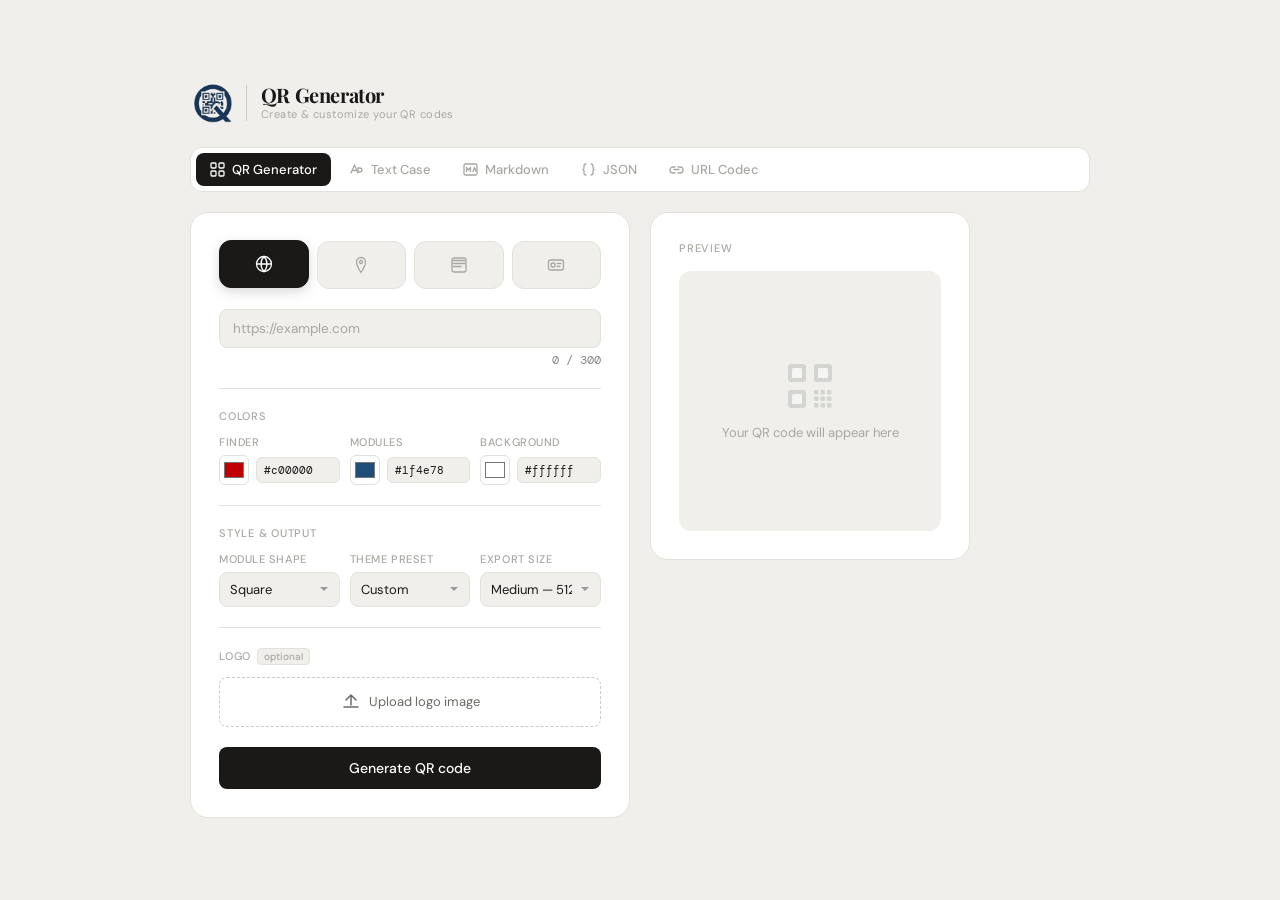
==== commit bcc60b2d: "feat: configure Vercel for static file handling and add markdown tool page" ====
--- a/index.html
+++ b/index.html
@@ -1,416 +1,69 @@
 <!DOCTYPE html>
 <html lang="en">
-
 <head>
   <meta charset="UTF-8" />
   <meta name="viewport" content="width=device-width, initial-scale=1.0" />
-  <title>QR Code Generator</title>
+  <title>QR Studio</title>
   <link rel="preconnect" href="https://fonts.googleapis.com" />
-  <link
-    href="https://fonts.googleapis.com/css2?family=DM+Sans:wght@300;400;500&family=DM+Mono:wght@400;500&display=swap"
-    rel="stylesheet" />
-    
+  <link href="https://fonts.googleapis.com/css2?family=DM+Sans:wght@300;400;500&family=DM+Mono:wght@400;500&family=Playfair+Display:wght@700&display=swap" rel="stylesheet" />
   <script src="https://cdn.jsdelivr.net/npm/qrcode/build/qrcode.min.js"></script>
   <link rel="stylesheet" href="style.css" />
-  <script async src="https://pagead2.googlesyndication.com/pagead/js/adsbygoogle.js?client=ca-pub-3711839174019136"
-    crossorigin="anonymous"></script>
-  <meta name="google-adsense-account" content="ca-pub-3711839174019136" />
-  <style>
-    body {
-      font-family: var(--font-sans);
-      background: var(--bg);
-      min-height: 100vh;
-      display: flex;
-      align-items: flex-start;
-      justify-content: center;
-      padding: 32px 16px;
-      color: var(--text);
-    }
+</head>
+<body>
 
-    .page {
-      display: grid;
-      grid-template-columns: minmax(0, 440px) minmax(0, 320px);
-      gap: 20px;
-      align-items: start;
-      width: 100%;
-    }
+<div class="shell">
 
-    .container {
-      background: #fff;
-      border-radius: 20px;
-      padding: 30px;
-      width: 450px;
-      box-shadow: 0 10px 30px rgba(0, 0, 0, 0.08);
-      text-align: center;
-      animation: fadeIn 0.6s ease;
-    }
+  <div class="topbar">
+    <img src="images/QRlogo.png" alt="QR Studio logo" class="brand-logo" />
+    <div class="brand-name">
+      <span class="brand-title">QR Generator</span>
+      <span class="brand-sub">Create & customize your QR codes</span>
+    </div>
+  </div>
 
-    h1 {
-      font-size: 22px;
-      margin-bottom: 6px;
-      color: #222;
-    }
+  <nav class="toolnav">
+    <button class="toolnav-item active" data-tool="qr">
+      <svg width="15" height="15" viewBox="0 0 15 15" fill="none">
+        <rect x="1" y="1" width="5" height="5" rx="1" stroke="currentColor" stroke-width="1.3"/>
+        <rect x="9" y="1" width="5" height="5" rx="1" stroke="currentColor" stroke-width="1.3"/>
+        <rect x="1" y="9" width="5" height="5" rx="1" stroke="currentColor" stroke-width="1.3"/>
+        <rect x="9" y="9" width="5" height="5" rx="1" stroke="currentColor" stroke-width="1.3"/>
+      </svg>
+      QR Generator
+    </button>
+    <button class="toolnav-item" data-tool="textcase">
+      <svg width="15" height="15" viewBox="0 0 15 15" fill="none">
+        <path d="M2 11L5.5 3 9 11M3.5 8.5h4" stroke="currentColor" stroke-width="1.3" stroke-linecap="round" stroke-linejoin="round"/>
+        <path d="M10.5 6c1.5 0 2.5.8 2.5 2s-1 2-2.5 2H9V6h1.5Z" stroke="currentColor" stroke-width="1.3" stroke-linejoin="round"/>
+      </svg>
+      Text Case
+    </button>
+    <button class="toolnav-item" data-tool="markdown">
+      <svg width="15" height="15" viewBox="0 0 15 15" fill="none">
+        <rect x="1" y="2" width="13" height="11" rx="1.5" stroke="currentColor" stroke-width="1.3"/>
+        <path d="M3.5 9.5V5.5l2 2.5 2-2.5v4M10 9.5l1.5-4 1.5 4" stroke="currentColor" stroke-width="1.3" stroke-linecap="round" stroke-linejoin="round"/>
+      </svg>
+      Markdown
+    </button>
+    <button class="toolnav-item" data-tool="jsonformat">
+      <svg width="15" height="15" viewBox="0 0 15 15" fill="none">
+        <path d="M5 2C3.5 2 3 2.8 3 4v2c0 1-.5 1.5-1.5 1.5C2.5 7.5 3 8 3 9v2c0 1.2.5 2 2 2" stroke="currentColor" stroke-width="1.3" stroke-linecap="round"/>
+        <path d="M10 2c1.5 0 2 .8 2 2v2c0 1 .5 1.5 1.5 1.5C12.5 7.5 12 8 12 9v2c0 1.2-.5 2-2 2" stroke="currentColor" stroke-width="1.3" stroke-linecap="round"/>
+      </svg>
+      JSON
+    </button>
+    <button class="toolnav-item" data-tool="urlcodec">
+      <svg width="15" height="15" viewBox="0 0 15 15" fill="none">
+        <path d="M6 5H4a3 3 0 0 0 0 6h2M9 5h2a3 3 0 0 1 0 6H9M5 7.5h5" stroke="currentColor" stroke-width="1.3" stroke-linecap="round"/>
+      </svg>
+      URL Codec
+    </button>
+  </nav>
 
-    h2 {
-      font-size: 14px;
-      font-weight: normal;
-      color: #777;
-      margin-bottom: 20px;
-    }
+  <div id="tool-container"></div>
 
-    .tabs {
-      display: flex;
-      justify-content: center;
-      gap: 12px;
-      margin-bottom: 20px;
-    }
+</div>
 
-    .tab {
-      flex: 1;
-      padding: 10px;
-      border-radius: 10px;
-      cursor: pointer;
-      font-size: 14px;
-      font-weight: 500;
-      background: #f1f4f9;
-      color: #444;
-      transition: all 0.25s ease;
-    }
-
-    .tab.active {
-      background: #007bff;
-      color: #fff;
-      box-shadow: 0 4px 10px rgba(0, 123, 255, 0.25);
-    }
-
-    input[type="text"],
-    input[type="url"] {
-      width: 100%;
-      padding: 12px 16px;
-      border: 1px solid #ddd;
-      border-radius: 10px;
-      font-size: 14px;
-      margin: 12px 0;
-      outline: none;
-      transition: all 0.25s;
-      box-sizing: border-box;
-    }
-
-    input[type="text"]:focus,
-    input[type="url"]:focus {
-      border-color: #007bff;
-      box-shadow: 0 0 6px rgba(0, 123, 255, 0.25);
-    }
-
-    .controls {
-      margin-top: 18px;
-      display: flex;
-      flex-wrap: wrap;
-      gap: 12px;
-      justify-content: space-between;
-    }
-
-    .control-group {
-      flex: 1;
-      min-width: 120px;
-      background: #f8f9fc;
-      border-radius: 12px;
-      padding: 12px;
-      text-align: center;
-    }
-
-    label {
-      display: block;
-      font-size: 13px;
-      font-weight: 600;
-      margin-bottom: 6px;
-      color: #333;
-    }
-
-    .color-input {
-      display: flex;
-      align-items: center;
-      gap: 6px;
-      justify-content: center;
-    }
-
-    input[type="color"] {
-      width: 36px;
-      height: 32px;
-      border: none;
-      border-radius: 6px;
-      cursor: pointer;
-    }
-
-    input[type="text"].hex {
-      width: 70px;
-      padding: 6px;
-      border: 1px solid #ddd;
-      border-radius: 6px;
-      font-size: 12px;
-      text-align: center;
-    }
-
-    button {
-      padding: 12px 20px;
-      background: linear-gradient(135deg, #007bff, #0056b3);
-      color: #fff;
-      font-size: 14px;
-      font-weight: 500;
-      border: none;
-      border-radius: 10px;
-      cursor: pointer;
-      margin-top: 16px;
-      transition: all 0.25s ease;
-    }
-
-    button:hover {
-      background: linear-gradient(135deg, #0056b3, #00408d);
-      transform: translateY(-2px);
-      box-shadow: 0 6px 14px rgba(0, 91, 187, 0.25);
-    }
-
-    button:active {
-      transform: scale(0.98);
-    }
-
-    #qrcode {
-      margin-top: 20px;
-    }
-
-    canvas {
-      border-radius: 12px;
-      padding: 8px;
-      background: #fff;
-      box-shadow: 0 4px 12px rgba(0, 0, 0, 0.08);
-    }
-
-    @keyframes fadeIn {
-      from {
-        opacity: 0;
-        transform: translateY(10px);
-      }
-
-      to {
-        opacity: 1;
-        transform: translateY(0);
-      }
-    }
-  </style>
-</head>
-
-<body>
-  <div class="shell">
-    <div class="topbar">
-      <img src="images/QRlogo.png" alt="QR Studio logo" class="brand-logo" />
-      <div class="brand-name">
-        <span class="brand-title">QR Generator</span>
-        <span class="brand-sub">Create & customize your QR codes</span>
-      </div>
-    </div>
-
-    <div class="page">
-
-      <!-- LEFT: Controls -->
-      <div class="card controls-card">
-        <!-- Tabs -->
-        <div class="tab-bar">
-          <button class="tab active" data-tab="url">
-            <svg width="18" height="18" viewBox="0 0 18 18" fill="none">
-              <path d="M9 1.5A7.5 7.5 0 1 1 1.5 9 7.5 7.5 0 0 1 9 1.5Z" stroke="currentColor" stroke-width="1.3" />
-              <path d="M9 1.5c-2 2-3 4.5-3 7.5s1 5.5 3 7.5M9 1.5c2 2 3 4.5 3 7.5s-1 5.5-3 7.5M1.5 9h15"
-                stroke="currentColor" stroke-width="1.3" stroke-linecap="round" />
-            </svg>
-          </button>
-          <button class="tab" data-tab="map">
-            <svg width="18" height="18" viewBox="0 0 18 18" fill="none">
-              <path d="M9 1.5C6.5 1.5 4.5 3.5 4.5 6c0 3.75 4.5 10.5 4.5 10.5S13.5 9.75 13.5 6c0-2.5-2-4.5-4.5-4.5Z"
-                stroke="currentColor" stroke-width="1.3" />
-              <circle cx="9" cy="6" r="1.5" stroke="currentColor" stroke-width="1.3" />
-            </svg>
-          </button>
-          <button class="tab" data-tab="text">
-            <svg width="18" height="18" viewBox="0 0 18 18" fill="none">
-              <path d="M3 4.5h12M3 7.5h12M3 10.5h8" stroke="currentColor" stroke-width="1.3" stroke-linecap="round" />
-              <rect x="2" y="2" width="14" height="14" rx="2" stroke="currentColor" stroke-width="1.3" />
-            </svg>
-          </button>
-          <button class="tab" data-tab="vcard">
-            <svg width="18" height="18" viewBox="0 0 18 18" fill="none">
-              <rect x="1.5" y="4" width="15" height="10" rx="2" stroke="currentColor" stroke-width="1.3" />
-              <circle cx="6" cy="9" r="2" stroke="currentColor" stroke-width="1.3" />
-              <path d="M10 7.5h4M10 10.5h3" stroke="currentColor" stroke-width="1.3" stroke-linecap="round" />
-            </svg>
-          </button>
-        </div>
-
-        <!-- Tab panels -->
-        <div class="tab-panel active" id="panel-url">
-          <input class="field" type="url" id="urlInput" placeholder="https://example.com" />
-          <div class="char-count" id="urlCount">0 / 300</div>
-        </div>
-
-        <div class="tab-panel" id="panel-map">
-          <input class="field" type="text" id="mapInput" placeholder="Address or coordinates" />
-          <div class="char-count" id="mapCount">0 / 300</div>
-        </div>
-
-        <div class="tab-panel" id="panel-text">
-          <textarea class="field textarea" id="textInput" rows="4"></textarea>
-          <div class="char-count" id="textCount">0 / 300</div>
-        </div>
-
-        <div class="tab-panel" id="panel-vcard">
-          <div class="field-grid">
-            <input class="field" id="vcName" placeholder="Full name" />
-            <input class="field" id="vcOrg" placeholder="Organisation" />
-            <input class="field" id="vcPhone" placeholder="Phone number" />
-            <input class="field" id="vcEmail" placeholder="Email address" />
-            <input class="field" id="vcUrl" placeholder="Website URL" />
-            <input class="field" id="vcAddress" placeholder="Address" />
-          </div>
-        </div>
-
-        <div class="error-msg" id="errorMsg"></div>
-
-        <div class="rule"></div>
-
-        <!-- Colors -->
-        <div class="section-head">Colors</div>
-        <div class="color-row">
-          <div class="color-item">
-            <label>Finder</label>
-            <div class="swatch-row">
-              <input type="color" id="finderColor" value="#c00000">
-              <input type="text" class="mono-input" id="finderHex" value="#c00000">
-            </div>
-          </div>
-          <div class="color-item">
-            <label>Modules</label>
-            <div class="swatch-row">
-              <input type="color" id="moduleColor" value="#1f4e78">
-              <input type="text" class="mono-input" id="moduleHex" value="#1f4e78">
-            </div>
-          </div>
-          <div class="color-item">
-            <label>Background</label>
-            <div class="swatch-row">
-              <input type="color" id="bgColor" value="#ffffff">
-              <input type="text" class="mono-input" id="bgHex" value="#ffffff">
-            </div>
-          </div>
-        </div>
-
-        <div class="rule"></div>
-
-        <!-- Style + Size -->
-        <div class="section-head">Style & Output</div>
-        <div class="option-row">
-          <div class="option-item">
-            <label>Module shape</label>
-            <select id="qrStyle">
-              <option value="square">Square</option>
-              <option value="dots">Dots</option>
-              <option value="rounded">Rounded</option>
-            </select>
-          </div>
-          <div class="option-item">
-            <label>Theme preset</label>
-            <select id="qrTheme">
-              <option value="custom">Custom</option>
-              <option value="classic">Classic</option>
-              <option value="navy">Navy</option>
-              <option value="charcoal">Charcoal</option>
-              <option value="forest">Forest</option>
-              <option value="rose">Rose</option>
-            </select>
-          </div>
-          <div class="option-item">
-            <label>Export size</label>
-            <select id="qrSize">
-              <option value="256">Small — 256px</option>
-              <option value="512" selected>Medium — 512px</option>
-              <option value="1024">Large — 1024px</option>
-            </select>
-          </div>
-        </div>
-
-        <div class="rule"></div>
-
-        <!-- Logo upload -->
-        <div class="section-head">Logo <span class="optional">optional</span></div>
-        <div class="logo-zone" id="logoZone">
-          <input type="file" id="logoFile" accept="image/*" hidden />
-          <div class="logo-zone-inner" id="logoZoneInner" onclick="document.getElementById('logoFile').click()">
-            <svg width="20" height="20" viewBox="0 0 20 20" fill="none">
-              <path d="M10 3v10M5 8l5-5 5 5" stroke="currentColor" stroke-width="1.5" stroke-linecap="round"
-                stroke-linejoin="round" />
-              <path d="M3 15h14" stroke="currentColor" stroke-width="1.5" stroke-linecap="round" />
-            </svg>
-            <span>Upload logo image</span>
-          </div>
-          <div class="logo-preview" id="logoPreview" style="display:none">
-            <img id="logoImg" src="" alt="Logo" />
-            <button class="logo-remove" onclick="removeLogo()">Remove</button>
-          </div>
-        </div>
-
-        <button class="btn-generate" onclick="generateQR()">Generate QR code</button>
-      </div>
-
-      <!-- RIGHT: Preview -->
-      <div class="card preview-card">
-        <div class="preview-label">Preview</div>
-
-        <div class="preview-area" id="previewArea">
-          <div class="preview-placeholder" id="previewPlaceholder">
-            <svg width="52" height="52" viewBox="0 0 52 52" fill="none">
-              <rect x="4" y="4" width="18" height="18" rx="3" fill="#d4d4d0" />
-              <rect x="8" y="8" width="10" height="10" rx="1.5" fill="#f5f5f3" />
-              <rect x="30" y="4" width="18" height="18" rx="3" fill="#d4d4d0" />
-              <rect x="34" y="8" width="10" height="10" rx="1.5" fill="#f5f5f3" />
-              <rect x="4" y="30" width="18" height="18" rx="3" fill="#d4d4d0" />
-              <rect x="8" y="34" width="10" height="10" rx="1.5" fill="#f5f5f3" />
-              <rect x="30" y="30" width="4.5" height="4.5" rx="1" fill="#d4d4d0" />
-              <rect x="36.5" y="30" width="4.5" height="4.5" rx="1" fill="#d4d4d0" />
-              <rect x="43" y="30" width="4.5" height="4.5" rx="1" fill="#d4d4d0" />
-              <rect x="30" y="36.5" width="4.5" height="4.5" rx="1" fill="#d4d4d0" />
-              <rect x="36.5" y="36.5" width="4.5" height="4.5" rx="1" fill="#d4d4d0" />
-              <rect x="43" y="36.5" width="4.5" height="4.5" rx="1" fill="#d4d4d0" />
-              <rect x="30" y="43" width="4.5" height="4.5" rx="1" fill="#d4d4d0" />
-              <rect x="36.5" y="43" width="4.5" height="4.5" rx="1" fill="#d4d4d0" />
-              <rect x="43" y="43" width="4.5" height="4.5" rx="1" fill="#d4d4d0" />
-            </svg>
-            <p>Your QR code will appear here</p>
-          </div>
-          <div id="qrcode" style="display:none"></div>
-        </div>
-
-        <div class="action-row" id="actionRow" style="display:none">
-          <button class="btn-action btn-copy" onclick="copyQR()">
-            <svg width="15" height="15" viewBox="0 0 15 15" fill="none">
-              <rect x="4" y="4" width="9" height="9" rx="1.5" stroke="currentColor" stroke-width="1.3" />
-              <path d="M2 11V2h9" stroke="currentColor" stroke-width="1.3" stroke-linecap="round" />
-            </svg>
-            Copy image
-          </button>
-          <button class="btn-action btn-download" onclick="downloadQR()">
-            <svg width="15" height="15" viewBox="0 0 15 15" fill="none">
-              <path d="M7.5 2v8M4 7.5l3.5 3.5L11 7.5" stroke="currentColor" stroke-width="1.3" stroke-linecap="round"
-                stroke-linejoin="round" />
-              <path d="M2 13h11" stroke="currentColor" stroke-width="1.3" stroke-linecap="round" />
-            </svg>
-            Download PNG
-          </button>
-        </div>
-
-        <div class="copy-toast" id="copyToast">Copied to clipboard</div>
-      </div>
-
-    </div>
-
-    <script src="app.js"></script>
-  </div>
+<script src="app.js"></script>
 </body>
-
 </html>
--- a/style.css
+++ b/style.css
@@ -1,78 +1,87 @@
 /* ─── Reset ─────────────────────────────────────────────── */
-*,
-*::before,
-*::after {
-    box-sizing: border-box;
-    margin: 0;
-    padding: 0;
-}
+*, *::before, *::after { box-sizing: border-box; margin: 0; padding: 0; }
 
 /* ─── Tokens ─────────────────────────────────────────────── */
 :root {
-    --bg: #f0efeb;
-    --surface: #ffffff;
-    --border: #e2e1dc;
-    --border-mid: #cccbc5;
-    --text: #1a1917;
-    --text-2: #6b6a65;
-    --text-3: #a8a7a2;
-    --accent: #1a1917;
-    --accent-fg: #ffffff;
-    --danger: #c0392b;
-    --radius-sm: 8px;
-    --radius-md: 12px;
-    --radius-lg: 18px;
-    --font-sans: 'DM Sans', system-ui, sans-serif;
-    --font-mono: 'DM Mono', monospace;
+  --bg:          #f0efeb;
+  --surface:     #ffffff;
+  --border:      #e2e1dc;
+  --border-mid:  #cccbc5;
+  --text:        #1a1917;
+  --text-2:      #6b6a65;
+  --text-3:      #a8a7a2;
+  --accent:      #1a1917;
+  --accent-fg:   #ffffff;
+  --danger:      #c0392b;
+  --radius-sm:   8px;
+  --radius-md:   12px;
+  --radius-lg:   18px;
+  --font-sans:   'DM Sans', system-ui, sans-serif;
+  --font-mono:   'DM Mono', monospace;
 }
 
 /* ─── Base ───────────────────────────────────────────────── */
 body {
-    font-family: var(--font-sans);
-    background: var(--bg);
-    min-height: 100vh;
-    display: flex;
-    align-items: center;
-    justify-content: center;
-    padding: 32px 16px;
-    color: var(--text);
+  font-family: var(--font-sans);
+  background: var(--bg);
+  min-height: 100vh;
+  display: flex;
+  align-items: center;
+  justify-content: center;
+  padding: 32px 16px;
+  color: var(--text);
 }
 
 /* ─── Layout ─────────────────────────────────────────────── */
 .page {
-    display: grid;
-    grid-template-columns: minmax(0, 440px) minmax(0, 320px);
-    gap: 20px;
-    align-items: start;
-    max-width: 800px;
-    width: 100%;
+  display: grid;
+  grid-template-columns: minmax(0, 440px) minmax(0, 320px);
+  gap: 20px;
+  align-items: start;
+  max-width: 800px;
+  width: 100%;
 }
 
 .card {
-    background: var(--surface);
-    border: 1px solid var(--border);
-    border-radius: var(--radius-lg);
-    padding: 28px;
+  background: var(--surface);
+  border: 1px solid var(--border);
+  border-radius: var(--radius-lg);
+  padding: 28px;
 }
 
 /* ─── Brand ──────────────────────────────────────────────── */
-.shell {
-    width: 100%;
-    max-width: 800px;
-  }
-  
+.brand {
+  display: flex;
+  align-items: center;
+  gap: 8px;
+  margin-bottom: 24px;
+}
+
+.brand-dot {
+  width: 8px;
+  height: 8px;
+  border-radius: 50%;
+  background: var(--text);
+}
+
+.brand span {
+  font-size: 13px;
+  font-weight: 500;
+  letter-spacing: 0.04em;
+  color: var(--text-2);
+}
+.brand-logo {
+    height: 40px;
+    width: auto;
+    display: block;
+    flex-shrink: 0;
+  }
+
   .topbar {
     padding: 0 0 24px 4px;
     display: flex;
     align-items: center;
     gap: 14px;
-  }
-  
-  .brand-logo {
-    height: 40px;
-    width: auto;
-    display: block;
-    flex-shrink: 0;
   }
   
   .brand-name {
@@ -100,29 +109,15 @@
     letter-spacing: 0.04em;
   }
 
-.brand-dot {
-    width: 8px;
-    height: 8px;
-    border-radius: 50%;
-    background: var(--text);
-}
-
-.brand span {
-    font-size: 13px;
-    font-weight: 500;
-    letter-spacing: 0.04em;
-    color: var(--text-2);
-}
-
 /* ─── Tab bar ────────────────────────────────────────────── */
 .tab-bar {
     display: grid;
     grid-template-columns: repeat(4, 1fr);
     gap: 8px;
     margin-bottom: 20px;
-}
-
-.tab {
+  }
+  
+  .tab {
     display: flex;
     flex-direction: column;
     align-items: center;
@@ -140,20 +135,19 @@
     transition: all 0.18s cubic-bezier(0.34, 1.56, 0.64, 1);
     position: relative;
     overflow: hidden;
-}
-
-.tab svg {
+  }
+  
+  .tab svg {
     transition: opacity 0.15s, transform 0.18s cubic-bezier(0.34, 1.56, 0.64, 1);
     flex-shrink: 0;
-}
-
-.tab span {
+  }
+  
+  .tab span {
     font-size: 11px;
     transition: opacity 0.15s;
-}
-
-/* Hover label that slides up */
-.tab::after {
+  }
+  
+  .tab::after {
     content: attr(data-tab);
     position: absolute;
     bottom: -20px;
@@ -167,498 +161,601 @@
     color: var(--text);
     opacity: 0;
     transition: bottom 0.2s cubic-bezier(0.34, 1.56, 0.64, 1), opacity 0.15s;
-}
-
-.tab:hover {
+  }
+  
+  .tab:hover {
     border-color: var(--border-mid);
     background: #eceae4;
     color: var(--text);
-}
-
-.tab:hover svg {
+  }
+  
+  .tab:hover svg {
     opacity: 0;
     transform: translateY(-6px) scale(0.8);
-}
-
-.tab:hover span {
-    opacity: 0;
-}
-
-.tab:hover::after {
+  }
+  
+  .tab:hover span { opacity: 0; }
+  
+  .tab:hover::after {
     bottom: 50%;
     transform: translateY(50%);
     opacity: 1;
-}
-
-.tab.active {
+  }
+  
+  .tab.active {
     background: var(--text);
     border-color: var(--text);
     color: var(--surface);
     transform: translateY(-1px);
-    box-shadow: 0 4px 12px rgba(0, 0, 0, 0.15);
-}
-
-.tab.active svg {
-    stroke: var(--surface);
-    opacity: 1;
-    transform: none;
-}
-
-.tab.active span {
-    opacity: 1;
-    color: var(--surface);
-}
-
-.tab.active::after {
-    display: none;
-}
-
-.tab:active {
-    transform: scale(0.97);
-}
+    box-shadow: 0 4px 12px rgba(0,0,0,0.15);
+  }
+  
+  .tab.active svg { stroke: var(--surface); opacity: 1; transform: none; }
+  .tab.active span { opacity: 1; color: var(--surface); }
+  .tab.active::after { display: none; }
+  .tab:active { transform: scale(0.97); }
 
 /* ─── Tab panels ─────────────────────────────────────────── */
-.tab-panel {
-    display: none;
-}
-
-.tab-panel.active {
-    display: block;
-}
+.tab-panel { display: none; }
+.tab-panel.active { display: block; }
 
 /* ─── Fields ─────────────────────────────────────────────── */
 .field {
-    width: 100%;
-    padding: 10px 13px;
-    border: 1px solid var(--border);
-    border-radius: var(--radius-sm);
-    font-family: var(--font-sans);
-    font-size: 13.5px;
-    color: var(--text);
-    background: var(--bg);
-    outline: none;
-    transition: border-color 0.15s, background 0.15s;
-    margin-bottom: 0;
+  width: 100%;
+  padding: 10px 13px;
+  border: 1px solid var(--border);
+  border-radius: var(--radius-sm);
+  font-family: var(--font-sans);
+  font-size: 13.5px;
+  color: var(--text);
+  background: var(--bg);
+  outline: none;
+  transition: border-color 0.15s, background 0.15s;
+  margin-bottom: 0;
 }
 
 .field:focus {
-    border-color: var(--border-mid);
-    background: var(--surface);
-}
-
-.field::placeholder {
-    color: var(--text-3);
-}
+  border-color: var(--border-mid);
+  background: var(--surface);
+}
+
+.field::placeholder { color: var(--text-3); }
 
 .textarea {
-    resize: vertical;
-    min-height: 90px;
-    line-height: 1.5;
+  resize: vertical;
+  min-height: 90px;
+  line-height: 1.5;
 }
 
 .field-grid {
-    display: grid;
-    grid-template-columns: 1fr 1fr;
-    gap: 8px;
+  display: grid;
+  grid-template-columns: 1fr 1fr;
+  gap: 8px;
 }
 
 /* ─── Error ──────────────────────────────────────────────── */
 .error-msg {
-    font-size: 12px;
-    color: var(--danger);
-    margin-top: 8px;
-    min-height: 16px;
-    display: none;
+  font-size: 12px;
+  color: var(--danger);
+  margin-top: 8px;
+  min-height: 16px;
+  display: none;
 }
 
 /* ─── Rule ───────────────────────────────────────────────── */
 .rule {
-    height: 1px;
-    background: var(--border);
-    margin: 20px 0;
+  height: 1px;
+  background: var(--border);
+  margin: 20px 0;
 }
 
 /* ─── Section heading ────────────────────────────────────── */
 .section-head {
-    font-size: 11px;
-    font-weight: 500;
-    letter-spacing: 0.07em;
-    text-transform: uppercase;
-    color: var(--text-3);
-    margin-bottom: 12px;
-    display: flex;
-    align-items: center;
-    gap: 6px;
+  font-size: 11px;
+  font-weight: 500;
+  letter-spacing: 0.07em;
+  text-transform: uppercase;
+  color: var(--text-3);
+  margin-bottom: 12px;
+  display: flex;
+  align-items: center;
+  gap: 6px;
 }
 
 .optional {
-    font-size: 10px;
-    background: var(--bg);
-    border: 1px solid var(--border);
-    border-radius: 4px;
-    padding: 1px 6px;
-    color: var(--text-3);
-    text-transform: none;
-    letter-spacing: 0;
+  font-size: 10px;
+  background: var(--bg);
+  border: 1px solid var(--border);
+  border-radius: 4px;
+  padding: 1px 6px;
+  color: var(--text-3);
+  text-transform: none;
+  letter-spacing: 0;
 }
 
 /* ─── Colors ─────────────────────────────────────────────── */
 .color-row {
-    display: grid;
-    grid-template-columns: 1fr 1fr 1fr;
-    gap: 10px;
+  display: grid;
+  grid-template-columns: 1fr 1fr 1fr;
+  gap: 10px;
 }
 
 .color-item label {
-    display: block;
-    font-size: 11px;
-    font-weight: 500;
-    color: var(--text-3);
-    margin-bottom: 6px;
-    text-transform: uppercase;
-    letter-spacing: 0.05em;
+  display: block;
+  font-size: 11px;
+  font-weight: 500;
+  color: var(--text-3);
+  margin-bottom: 6px;
+  text-transform: uppercase;
+  letter-spacing: 0.05em;
 }
 
 .swatch-row {
-    display: flex;
-    align-items: center;
-    gap: 7px;
+  display: flex;
+  align-items: center;
+  gap: 7px;
 }
 
 input[type="color"] {
-    width: 30px;
-    height: 30px;
-    border: 1px solid var(--border);
-    border-radius: 6px;
-    cursor: pointer;
-    padding: 2px;
-    background: var(--surface);
-    flex-shrink: 0;
+  width: 30px;
+  height: 30px;
+  border: 1px solid var(--border);
+  border-radius: 6px;
+  cursor: pointer;
+  padding: 2px;
+  background: var(--surface);
+  flex-shrink: 0;
 }
 
 .mono-input {
-    flex: 1;
-    min-width: 0;
-    padding: 5px 7px;
-    border: 1px solid var(--border);
-    border-radius: 6px;
-    font-family: var(--font-mono);
-    font-size: 11px;
-    color: var(--text);
-    background: var(--bg);
-    outline: none;
+  flex: 1;
+  min-width: 0;
+  padding: 5px 7px;
+  border: 1px solid var(--border);
+  border-radius: 6px;
+  font-family: var(--font-mono);
+  font-size: 11px;
+  color: var(--text);
+  background: var(--bg);
+  outline: none;
 }
 
 .mono-input:focus {
-    border-color: var(--border-mid);
-    background: var(--surface);
+  border-color: var(--border-mid);
+  background: var(--surface);
 }
 
 /* ─── Option row ─────────────────────────────────────────── */
 .option-row {
-    display: grid;
-    grid-template-columns: 1fr 1fr 1fr;
-    gap: 10px;
+  display: grid;
+  grid-template-columns: 1fr 1fr 1fr;
+  gap: 10px;
 }
 
 .option-item label {
-    display: block;
-    font-size: 11px;
-    font-weight: 500;
-    color: var(--text-3);
-    margin-bottom: 6px;
-    text-transform: uppercase;
-    letter-spacing: 0.05em;
+  display: block;
+  font-size: 11px;
+  font-weight: 500;
+  color: var(--text-3);
+  margin-bottom: 6px;
+  text-transform: uppercase;
+  letter-spacing: 0.05em;
 }
 
 select {
-    width: 100%;
-    padding: 8px 10px;
-    border: 1px solid var(--border);
-    border-radius: var(--radius-sm);
-    font-family: var(--font-sans);
-    font-size: 13px;
-    color: var(--text);
-    background: var(--bg);
-    outline: none;
-    cursor: pointer;
-    appearance: none;
-    background-image: url("data:image/svg+xml,%3Csvg xmlns='http://www.w3.org/2000/svg' width='10' height='10' viewBox='0 0 10 10'%3E%3Cpath fill='%23999' d='M5 7L1 3h8z'/%3E%3C/svg%3E");
-    background-repeat: no-repeat;
-    background-position: right 10px center;
-    padding-right: 28px;
-}
-
-select:focus {
-    border-color: var(--border-mid);
-}
+  width: 100%;
+  padding: 8px 10px;
+  border: 1px solid var(--border);
+  border-radius: var(--radius-sm);
+  font-family: var(--font-sans);
+  font-size: 13px;
+  color: var(--text);
+  background: var(--bg);
+  outline: none;
+  cursor: pointer;
+  appearance: none;
+  background-image: url("data:image/svg+xml,%3Csvg xmlns='http://www.w3.org/2000/svg' width='10' height='10' viewBox='0 0 10 10'%3E%3Cpath fill='%23999' d='M5 7L1 3h8z'/%3E%3C/svg%3E");
+  background-repeat: no-repeat;
+  background-position: right 10px center;
+  padding-right: 28px;
+}
+
+select:focus { border-color: var(--border-mid); }
 
 /* ─── Logo upload ────────────────────────────────────────── */
 .logo-zone-inner {
-    display: flex;
-    align-items: center;
-    justify-content: center;
-    gap: 8px;
-    padding: 14px;
-    border: 1.5px dashed var(--border-mid);
-    border-radius: var(--radius-sm);
-    cursor: pointer;
-    color: var(--text-2);
-    font-size: 13px;
-    transition: border-color 0.15s, background 0.15s;
+  display: flex;
+  align-items: center;
+  justify-content: center;
+  gap: 8px;
+  padding: 14px;
+  border: 1.5px dashed var(--border-mid);
+  border-radius: var(--radius-sm);
+  cursor: pointer;
+  color: var(--text-2);
+  font-size: 13px;
+  transition: border-color 0.15s, background 0.15s;
 }
 
 .logo-zone-inner:hover {
-    border-color: var(--text-3);
-    background: var(--bg);
+  border-color: var(--text-3);
+  background: var(--bg);
 }
 
 .logo-preview {
-    display: flex;
-    align-items: center;
-    gap: 12px;
-    padding: 10px 14px;
-    border: 1px solid var(--border);
-    border-radius: var(--radius-sm);
-    background: var(--bg);
+  display: flex;
+  align-items: center;
+  gap: 12px;
+  padding: 10px 14px;
+  border: 1px solid var(--border);
+  border-radius: var(--radius-sm);
+  background: var(--bg);
 }
 
 .logo-preview img {
-    width: 36px;
-    height: 36px;
-    object-fit: contain;
-    border-radius: 4px;
+  width: 36px;
+  height: 36px;
+  object-fit: contain;
+  border-radius: 4px;
 }
 
 .logo-remove {
-    margin-left: auto;
-    font-family: var(--font-sans);
-    font-size: 12px;
-    color: var(--danger);
-    background: none;
-    border: none;
-    cursor: pointer;
-    padding: 4px 8px;
-    border-radius: 4px;
-    transition: background 0.15s;
-}
-
-.logo-remove:hover {
-    background: #fef0ee;
-}
+  margin-left: auto;
+  font-family: var(--font-sans);
+  font-size: 12px;
+  color: var(--danger);
+  background: none;
+  border: none;
+  cursor: pointer;
+  padding: 4px 8px;
+  border-radius: 4px;
+  transition: background 0.15s;
+}
+
+.logo-remove:hover { background: #fef0ee; }
 
 /* ─── Generate button ────────────────────────────────────── */
 .btn-generate {
-    width: 100%;
-    margin-top: 20px;
-    padding: 12px;
-    background: var(--accent);
-    color: var(--accent-fg);
-    border: none;
-    border-radius: var(--radius-sm);
-    font-family: var(--font-sans);
-    font-size: 14px;
-    font-weight: 500;
-    cursor: pointer;
-    transition: opacity 0.15s, transform 0.1s;
-}
-
-.btn-generate:hover {
-    opacity: 0.85;
-}
-
-.btn-generate:active {
-    transform: scale(0.98);
-}
+  width: 100%;
+  margin-top: 20px;
+  padding: 12px;
+  background: var(--accent);
+  color: var(--accent-fg);
+  border: none;
+  border-radius: var(--radius-sm);
+  font-family: var(--font-sans);
+  font-size: 14px;
+  font-weight: 500;
+  cursor: pointer;
+  transition: opacity 0.15s, transform 0.1s;
+}
+
+.btn-generate:hover { opacity: 0.85; }
+.btn-generate:active { transform: scale(0.98); }
 
 /* ─── Preview card ───────────────────────────────────────── */
 .preview-card {
-    display: flex;
-    flex-direction: column;
-    align-items: stretch;
-    position: sticky;
-    top: 24px;
+  display: flex;
+  flex-direction: column;
+  align-items: stretch;
+  position: sticky;
+  top: 24px;
 }
 
 .preview-label {
-    font-size: 11px;
-    font-weight: 500;
-    letter-spacing: 0.07em;
-    text-transform: uppercase;
-    color: var(--text-3);
-    margin-bottom: 16px;
+  font-size: 11px;
+  font-weight: 500;
+  letter-spacing: 0.07em;
+  text-transform: uppercase;
+  color: var(--text-3);
+  margin-bottom: 16px;
 }
 
 .preview-area {
-    background: var(--bg);
-    border-radius: var(--radius-md);
-    display: flex;
-    align-items: center;
-    justify-content: center;
-    min-height: 260px;
-    overflow: hidden;
+  background: var(--bg);
+  border-radius: var(--radius-md);
+  display: flex;
+  align-items: center;
+  justify-content: center;
+  min-height: 260px;
+  overflow: hidden;
 }
 
 .preview-placeholder {
-    display: flex;
-    flex-direction: column;
-    align-items: center;
-    justify-content: center;
-    gap: 12px;
-    padding: 32px;
-    color: var(--text-3);
+  display: flex;
+  flex-direction: column;
+  align-items: center;
+  justify-content: center;
+  gap: 12px;
+  padding: 32px;
+  color: var(--text-3);
 }
 
 .preview-placeholder p {
-    font-size: 13px;
-    text-align: center;
+  font-size: 13px;
+  text-align: center;
 }
 
 #qrcode canvas {
-    display: block;
-    max-width: 100%;
-    border-radius: 8px;
+  display: block;
+  max-width: 100%;
+  border-radius: 8px;
 }
 
 /* ─── Action buttons ─────────────────────────────────────── */
 .action-row {
-    display: grid;
-    grid-template-columns: 1fr 1fr;
-    gap: 8px;
-    margin-top: 14px;
+  display: grid;
+  grid-template-columns: 1fr 1fr;
+  gap: 8px;
+  margin-top: 14px;
 }
 
 .btn-action {
-    display: flex;
-    align-items: center;
-    justify-content: center;
-    gap: 6px;
-    padding: 10px;
-    border-radius: var(--radius-sm);
-    font-family: var(--font-sans);
-    font-size: 13px;
-    font-weight: 500;
-    cursor: pointer;
-    transition: all 0.15s;
+  display: flex;
+  align-items: center;
+  justify-content: center;
+  gap: 6px;
+  padding: 10px;
+  border-radius: var(--radius-sm);
+  font-family: var(--font-sans);
+  font-size: 13px;
+  font-weight: 500;
+  cursor: pointer;
+  transition: all 0.15s;
 }
 
 .btn-copy {
-    background: var(--bg);
-    color: var(--text);
-    border: 1px solid var(--border);
-}
-
-.color-item {
-    min-width: 0;
-}
-
-.color-swatch-row {
-    min-width: 0;
-}
-
-.hex-input {
-    width: 100%;
-}
-
-.btn-copy:hover {
-    border-color: var(--border-mid);
-    background: #e8e7e2;
-}
+  background: var(--bg);
+  color: var(--text);
+  border: 1px solid var(--border);
+}
+
+.btn-copy:hover { border-color: var(--border-mid); background: #e8e7e2; }
 
 .btn-download {
-    background: var(--accent);
-    color: var(--accent-fg);
-    border: none;
-}
-
-.btn-download:hover {
-    opacity: 0.85;
-}
+  background: var(--accent);
+  color: var(--accent-fg);
+  border: none;
+}
+
+.btn-download:hover { opacity: 0.85; }
 
 /* ─── Copy toast ─────────────────────────────────────────── */
 .copy-toast {
-    position: fixed;
-    bottom: 28px;
-    left: 50%;
-    transform: translateX(-50%) translateY(12px);
-    background: var(--text);
-    color: var(--accent-fg);
-    font-size: 13px;
-    padding: 9px 18px;
-    border-radius: 40px;
-    opacity: 0;
-    pointer-events: none;
-    transition: opacity 0.2s, transform 0.2s;
-    z-index: 99;
+  position: fixed;
+  bottom: 28px;
+  left: 50%;
+  transform: translateX(-50%) translateY(12px);
+  background: var(--text);
+  color: var(--accent-fg);
+  font-size: 13px;
+  padding: 9px 18px;
+  border-radius: 40px;
+  opacity: 0;
+  pointer-events: none;
+  transition: opacity 0.2s, transform 0.2s;
+  z-index: 99;
 }
 
 .copy-toast.show {
-    opacity: 1;
-    transform: translateX(-50%) translateY(0);
+  opacity: 1;
+  transform: translateX(-50%) translateY(0);
 }
 
 /* ─── Responsive ─────────────────────────────────────────── */
 @media (max-width: 740px) {
-    body {
-        padding: 14px;
-        align-items: flex-start;
-    }
-
-    .page {
-        grid-template-columns: 1fr;
-    }
-
-    .preview-card {
-        order: -1;
-        position: static;
-    }
-
-    .option-row {
-        grid-template-columns: 1fr 1fr;
-    }
-
-    .option-row .option-item:last-child {
-        grid-column: 1 / -1;
-    }
-
-    .mono-input {
-        display: none;
-    }
+  body { padding: 14px; align-items: flex-start; }
+
+  .page {
+    grid-template-columns: 1fr;
+  }
+
+  .preview-card {
+    order: -1;
+    position: static;
+  }
+
+  .option-row {
+    grid-template-columns: 1fr 1fr;
+  }
+
+  .option-row .option-item:last-child {
+    grid-column: 1 / -1;
+  }
+
+  .mono-input { display: none; }
 }
 
 @media (max-width: 420px) {
-    .card {
-        padding: 20px;
-    }
-
-    .color-row,
-    .option-row {
-        grid-template-columns: 1fr 1fr;
-    }
-
-    .option-row .option-item:last-child {
-        grid-column: 1 / -1;
-    }
-
-    .field-grid {
-        grid-template-columns: 1fr;
-    }
-
-    .tab {
-        font-size: 11px;
-        padding: 7px 4px;
-    }
+  .card { padding: 20px; }
+
+  .color-row,
+  .option-row { grid-template-columns: 1fr 1fr; }
+
+  .option-row .option-item:last-child { grid-column: 1 / -1; }
+
+  .field-grid { grid-template-columns: 1fr; }
+
+  .tab { font-size: 11px; padding: 7px 4px; }
+}
+
+/* ─── Tool nav ───────────────────────────────────────────── */
+.toolnav {
+  display: flex;
+  align-items: center;
+  gap: 4px;
+  margin-bottom: 20px;
+  background: var(--surface);
+  border: 1px solid var(--border);
+  border-radius: var(--radius-md);
+  padding: 5px;
+  overflow-x: auto;
+  scrollbar-width: none;
+}
+
+.toolnav::-webkit-scrollbar { display: none; }
+
+.toolnav-item {
+  display: flex;
+  align-items: center;
+  gap: 7px;
+  padding: 8px 14px;
+  border-radius: var(--radius-sm);
+  font-family: var(--font-sans);
+  font-size: 13px;
+  font-weight: 500;
+  color: var(--text-3);
+  text-decoration: none;
+  white-space: nowrap;
+  transition: all 0.15s;
+  flex-shrink: 0;
+  border: none;
+  background: transparent;
+  cursor: pointer;
+}
+
+.toolnav-item:hover {
+  background: var(--bg);
+  color: var(--text-2);
+}
+
+.toolnav-item.active {
+  background: var(--text);
+  color: var(--accent-fg);
+}
+
+.toolnav-item.active svg { stroke: var(--accent-fg); }
+.toolnav-item svg { flex-shrink: 0; }
+
+/* ─── Shell ──────────────────────────────────────────────── */
+.shell {
+  width: 100%;
+  max-width: 900px;
+}
+
+/* ─── Tool wide layout (side by side textareas) ──────────── */
+.tool-page-wide {
+  display: flex;
+  gap: 20px;
+  align-items: start;
+}
+
+.tool-textarea {
+  min-height: 360px;
+  font-family: var(--font-mono);
+  font-size: 13px;
+  line-height: 1.6;
+  resize: vertical;
+}
+
+.output-area {
+  background: var(--bg) !important;
+  cursor: default;
+}
+
+/* ─── Case buttons ───────────────────────────────────────── */
+.case-grid {
+  display: grid;
+  grid-template-columns: 1fr 1fr;
+  gap: 8px;
+  margin-bottom: 0;
+}
+
+.case-btn {
+  padding: 10px 12px;
+  border-radius: var(--radius-sm);
+  border: 1px solid var(--border);
+  background: var(--bg);
+  font-family: var(--font-sans);
+  font-size: 12.5px;
+  font-weight: 500;
+  color: var(--text-2);
+  cursor: pointer;
+  transition: all 0.15s;
+  text-align: left;
+  display: flex;
+  flex-direction: column;
+  gap: 3px;
+}
+
+.case-btn:hover {
+  border-color: var(--border-mid);
+  color: var(--text);
+  background: #eceae4;
+}
+
+.case-btn.active {
+  background: var(--text);
+  border-color: var(--text);
+  color: var(--accent-fg);
+}
+
+.case-example {
+  font-family: var(--font-mono);
+  font-size: 10px;
+  opacity: 0.55;
+}
+
+.case-btn.active .case-example { opacity: 0.65; }
+
+/* ─── Stats row ──────────────────────────────────────────── */
+.stats-row {
+  display: flex;
+  gap: 20px;
+  flex-wrap: wrap;
+}
+
+.stat { display: flex; flex-direction: column; gap: 1px; }
+
+.stat-val {
+  font-family: var(--font-mono);
+  font-size: 18px;
+  font-weight: 500;
+  color: var(--text);
 }
 
 .char-count {
     font-size: 12px;
     color: #888;
     text-align: right;
-    margin-top: -6px;
+    margin-top: 4px;
     margin-bottom: 8px;
     font-family: "DM Mono", monospace;
   }
   
   .char-count.limit {
     color: #d32f2f;
-  }+  }
+
+  .color-item {
+    min-width: 0;
+  }
+  
+  .color-swatch-row {
+    min-width: 0;
+  }
+  
+  .hex-input {
+    width: 100%;
+  }
+
+.stat-label {
+  font-size: 10px;
+  text-transform: uppercase;
+  letter-spacing: 0.06em;
+  color: var(--text-3);
+}
+
+/* ─── Output actions ─────────────────────────────────────── */
+.output-actions {
+  display: flex;
+  gap: 8px;
+  margin-top: 12px;
+  flex-wrap: wrap;
+}
+
+/* ─── Responsive tool pages ──────────────────────────────── */
+@media (max-width: 740px) {
+  .tool-page-wide { flex-direction: column; }
+  .toolnav-item { padding: 8px 10px; font-size: 12px; }
+}
